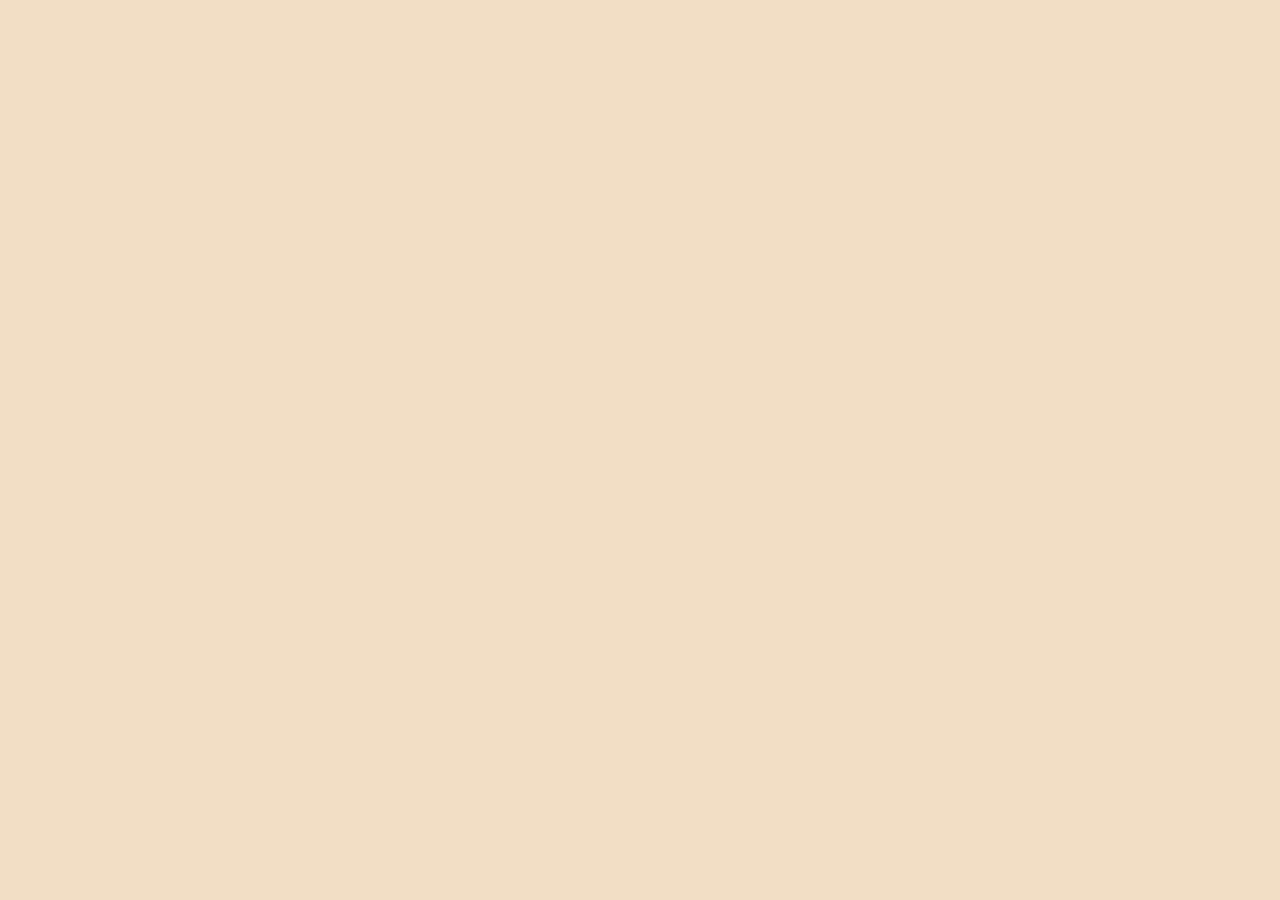
==== about.html @ 6597e2af "New" ====
<!DOCTYPE html>
<html lang="en">
<head>
    <meta charset="UTF-8">
    <meta http-equiv="X-UA-Compatible" content="IE=edge">
    <meta name="viewport" content="width=device-width, initial-scale=1.0">
    <title>About us</title>
    <link rel="stylesheet" href="style.css">
  <link href="https://cdn.jsdelivr.net/npm/bootstrap@5.3.3/dist/css/bootstrap.min.css" rel="stylesheet" integrity="sha384-QWTKZyjpPEjISv5WaRU9OFeRpok6YctnYmDr5pNlyT2bRjXh0JMhjY6hW+ALEwIH" crossorigin="anonymous">
  <link rel="stylesheet" href="style.css">

</head>
<body>
    

    
</body>
</html>
---- style.css ----
* {margin:0;
}

body {
  background-color: #F2DEC4;
  color: var(--prime-fn-clr);
 
}

@font-face {
  font-family: 'ZeitungPro-Black-_1_';
  src: url('ZeitungPro-Black-_1_.ttf') format('truetype');
  font-style: normal; /* Standard (normal) */

}

@font-face {
  
  font-family: 'Zeitung Pro Black Italic';
  src: url('Zeitung Pro Black Italic.ttf') format('truetype');
  font-style: italic; /* Kursiv */
}


:root{
  --main-bg-clr: #F2DEC4;
  --snd-bg-clr: #f28a2e;
  --thr-bg-cl: #f2d852;
  --frth-bg-cl:#f22d1b;
  --fth-bg-cl:  #47278c;
  --sth-br-cl: #1d5959;
  --svth-br-cl: #d91a83;
  --ath-bg-cl: #04bfbf;
  --prime-fn-clr:  #333;
  --scn-fn-crl: white;
  --thr-fn-clr: #729DF2;
  --frth-fn-clr:#BF8A6B;
  --width-sz-wt: 200px;
  --height-sz-ht: 200px;
  --font-family: 'ZeitungPro-Black-_1_';
  --bs-primary-text-emphasis: #1d5959;
  --index: calc(1.5vw + 1.7vh);
  --transition: cubic-bezier(.1, .7, 0, 1);
  
}

.padding-ah { padding:4rem; }
.padding-fb { padding-top:8%; }
.padding-tb { padding: 1rem }

.margin-ah { margin-top: 5rem; }
.margin-or { margin-top: 14rem }
.margin-lr {margin-left: 2%; margin-right: 2%;}

h1 {
  font-family: var(--font-family);
}

h2  {
  font-size: 2.2em;
  font-family: var(--font-family);
}

h3  {
  font-size: 1.5em;
  font-family: var(--font-family);
}

h4  {
  font-size: 1.5em;
  font-family: var(--font-family);
}

p  { 
  font-size: 1.56rem;
  font-family: var(--font-family);
}

/* .btn {
  --bs-btn-bg: red;
} */


li {
  font-size: 1.2rem;
  font-family: var(--font-family);
  margin-bottom: 1%;
}


.top-nav {
  display: flex;
  flex-direction: row;
  text-align: center;
  align-items: center;
  justify-content: space-between;
  background-color: var(--sth-br-cl);
  height: 50px;
  width: 100vw;
  padding: 1em;
}

.menu {
  display: flex;
  flex-direction: row;
  list-style-type: none;
  color: var(--scn-fn-crl);
  width: 100%;
  margin: 0;
  padding: 0;
}

.menu > li {
  margin: 0 1rem;
  overflow: hidden;
  flex-grow: 1;
  font-size: 1.2em;
}

.menu a {
  color: var(--scn-fn-crl);
}

.menu-button-container {
  display: none;
  height: 100%;
  width: 30px;
  cursor: pointer;
  flex-direction: column;
  justify-content: center;
  align-items: center;
}

#menu-toggle {
  display: none;
}

.menu-button,
.menu-button::before,
.menu-button::after {
  display: block;
  background-color: #fff;
  position: absolute;
  height: 4px;
  width: 30px;
  transition: transform 400ms cubic-bezier(0.23, 1, 0.32, 1);
  border-radius: 2px;
}

.menu-button::before {
  content: '';
  margin-top: -8px;
}

.menu-button::after {
  content: '';
  margin-top: 8px;
}

#menu-toggle:checked + .menu-button-container .menu-button::before {
  margin-top: 0px;
  transform: rotate(405deg);
}

#menu-toggle:checked + .menu-button-container .menu-button {
  background: rgba(255, 255, 255, 0);
}

#menu-toggle:checked + .menu-button-container .menu-button::after {
  margin-top: 0px;
  transform: rotate(-405deg);
}


.highlighted {
  color: var(--sth-br-cl);
}

.white-background {
  background-color: var(--main-bg-clr);
  padding: 10px 10px;
  /* F�gen Sie hier weitere Stile f�r den Text hinzu, falls ben�tigt */
}


.nav-pills .nav-link {
  color: #d91a83;

}

.nav-pills .nav-link.active{
  background-color: #1d5959;
}

.headline {
    position: absolute;
    display: flex;
    justify-content:center;
    align-items: center;
    font-size: 6rem;
    width: 80vw; 
    font-family: var(--font-family); 
    color: var(--main-bg-clr);
    background-color: var(--sth-br-cl);
    padding: 1% 4%;
    border-radius: 25px;
      }


.header-image {
  position: relative;
        height: 90vh;
        width: 100%;
        object-fit: cover;
        filter: brightness (0.5);                                     
     }
                                  
  .container {
      position: absolute;
      display: flex;
      background-color: rgba(255, 255, 255, 0.5);
      width: 100vw;                                   
    }                    
    
.hero_Berlin {
  background-color:rgb(10, 62, 7);
  background-image: url("img/Amnibeansflying.jpg");
  background-size: cover;
  background-repeat: no-repeat;
  background-position: 0 20%;
  height: 700px;
}

    
.hero_Hamburg {
  background-color:rgb(10, 62, 7);
  background-image: url("img/HAMBURGPANORAMA (1).jpg");
  background-size: cover;
  background-repeat: no-repeat;
  background-position: 0 20%;
  height: 700px;
}

.hero_Berlin .hero_Hamburg {
  background-color:rgba(255, 0, 0, 0.8)
}


.main {
    display: flex;
    position: relative;
    justify-content: center;
    align-items: center;
    flex-wrap: wrap;
    background-color: aliceblue;
    width: 100vw;
    min-height: 80vh;
    max-height: fit-content;
    margin-bottom: 3%;
    }
    
.main > * {
flex-grow: 1;
flex-basis: 45%;
max-width: 28%;     /* Prevents the child from growing larger than 45% */
min-width: 30rem;
padding: 10px;
}

.topueberschrift {
    display: flex;
    flex-direction: column;
    justify-content: center;
    align-items: center;
    text-align: center;
    height: 50%;
    color: white;
    background-color: rgba(255, 255, 255, 0.5);
        }

.topueberschriftzwei {
    display: flex;
    flex-direction: column;
    justify-content: center;
    align-items: center;
    text-align: center;
    height: 50%;
    color: white;
 }

.topueberschrift img,
.topueberschriftzwei img {
    max-width: 100%;
    height: auto;
}

.section {
  display: grid;
  grid-template-columns: 40% 40%; 
  grid-template-rows: 1fr;
  justify-content: center;
  gap: 3% ;
  height: 65vh;
}

.section_links{
    display: block;
    background-color: #47278c;
    width: 100%;
    height: auto;
    object-fit: contain;
    overflow: hidden;
  }

.section_links__kalender{
  display: flex;
  width: 100%;
  height: auto;
  padding-left: 6%;
  padding-top: 4%;
}

.section_rechts {
  display: flex;
  flex-direction: column;
  justify-content: start;
  align-items: center;
  background-color: var(--sth-br-cl);
  color:#222;
}

.section_rechts--kalender{
  display: flex;
  flex-direction: column;
  justify-content: center;
  align-items: center;
  border: var(--sth-br-cl);
}

.section_rechts iframe {
  width: calc(100% - 2%);  /* Nimmt etwas Platz von der Breite */
  height: calc(100% - 2%); /* Nimmt etwas Platz von der H�he */
  border: none;
}

  #erstertitel {
  grid-column: 1/span 7; /* This will make the child span across 5 columns */
  grid-row: 2 ; /* This will place the child in the second row */
  background-image: linear-gradient(to left, rgba(255, 255, 255, 0.5), rgba(255,255,255,0.5));
  justify-content: center;
}
 

#zweitertitel {
  grid-column: 8/span 7; /* This will make the child span across 5 columns */
  grid-row: 2; /* This will place the child in the second row */
  background-image: linear-gradient(to right, rgba(255, 255, 255, 0.5), rgba(255,255,255,1));
  justify-content: center;
  color: #275459;
  justify-content: center;
}
 

#erstesBild {
  grid-column: 1/span 7; /* This will make the child span across 5 columns */
  grid-row-start: 3; /* This will place the child in the second row */
  grid-row-end:  9;
  
}

#erstesBild img {
  width: 100%; /* Das Bild wird nicht breiter als sein Container */
  height: 100%; /* Das Bild wird nicht h�her als sein Container */
}


#zweitesBild {
  grid-column-start: 8; /* This will make the child span across 5 columns */
  grid-column-end: 15;
  grid-row: 4; /* This will place the child in the second row */
  grid-row-start: 3; /* This will place the child in the second row */
  grid-row-end:  9;
  
}
#zweitesBild img {
  width: 100%; /* Das Bild wird nicht breiter als sein Container */
  height: 100%; /* Das Bild wird nicht h�her als sein Container */
}

.mainlow {
  display: flex;
  position: relative;
  justify-content: center;
  align-items: center;
  flex-wrap: wrap;
  background-color: aliceblue;
  width: 100vw;
  min-height: 80vh;
  max-height: fit-content;
  margin-bottom: 3%;
}

.mainlow > * {
  flex-grow: 1;
  flex-basis: 45%;
  max-width: 38%;     /* Prevents the child from growing larger than 45% */
  min-width: 30rem;
  padding: 10px;

}

.grid-containereins {
  display: flex;
  position: relative;
  justify-content: center;
  align-items: center;
  flex-wrap: wrap;
  width: 100vw;
  min-height: 80vh;
  max-height: fit-content;
  margin-bottom: 3%;
}

.grid-containereins > * {
  flex-grow: 1;
  flex-basis: 45%;
  max-width: 50%;     /* Prevents the child from growing larger than 45% */
  min-width: 25rem;
  padding: 10px;
  text-align: center;
  align-self: center;
  color: var(--scn-fn-crl);
  margin-left: 10rem;
  margin-right: 10rem;
  background-color: var(--sth-br-cl);
}

.grid-containereins > * p {
  padding-bottom: 1em;
}

.ablauf {
  display: flex;
  flex-direction: column;
  justify-content: center;
  align-items: center;
  background-color: rgba(255, 255, 255, 0.5);
  width: auto; 
  height: 65vh;
}

.impressions {
  display: flex;
  flex-wrap: wrap;
  width: 100%;
  height: 30%;
  align-items: center;
}

.impressions_seminar {
    position: relative;
    flex-grow: 1;
    flex-basis: 45%;
    max-width: 100%;     /* Prevents the child from growing larger than 45% */
    min-width: 30rem;
} 

.impressions_seminar img {
     width: 30%;
     height: 30%;
     object-fit: fill;
     }

.footer {
  display: flex;
  flex-direction: row wrap;
  justify-content: space-around;
  align-items: center;
  background-color: var(--sth-br-cl);
  color: white;
  width: auto;
  height: 15rem;
}

.bg-watermark {
      color:  #9d8c8c;
      font-size: clamp(6rem, 1.333rem + 12.4333vw, 19rem);
      font-weight: 800;
      font-family: 'ZeitungPro-Black-_1_';
      z-index: -1;
      user-select: none;
      letter-spacing: 0.4rem;
  }
    
  .bg-watermark_space {
    color: #9d8c8c;
    font-size: clamp(6rem, 1.333rem + 18.4333vw, 18rem);
    font-weight: 800;
    font-family: 'ZeitungPro-Black-_1_';
    z-index: -1;
    user-select: none;
    letter-spacing: 0.5rem;
    width: 90vw;
    height: 40vh;
    margin-bottom: 10%;
}
.bg-watermark--third {
    color: #9d8c8c;
    font-size: clamp(6rem, 1.333rem + 14.4333vw, 14rem);
    font-weight: 800;
    font-family: 'ZeitungPro-Black-_1_';
    z-index: -1;
    user-select: none;
    letter-spacing: 0.8rem;
}

 .button  {
      display: grid;
      grid-template-columns: repeat(2, 1fr); 
      grid-template-rows: 1fr;
      justify-content: center;
      height: 10em;         
      padding: 10px;                    
    }

  .button1 {
    display: flex;
    flex-direction: column;
    justify-content: center;
    align-items: center;
      font-size: 1.5rem;
      font-family: 'Zeitung Pro Black Italic';
      background-color: #275459;
      text-align: center;
      color: #fff;
      border-radius: 15px;
      padding: 20px;
      margin-top: 4rem;
      margin-block-end: 4rem;
      margin-left: 12rem;
      margin-right: 12rem;
      width: 300px;
    }
    
  .button:hover {
    cursor: pointer;
  }
  
  .button:hover .stretch-out {
    animation: stretchOut 0.6s forwards;
  }
  @keyframes stretchOut {
    45% {
      transform: scale(1.5, 0.7);
      border-radius: 15px;
    }
    50% {
      transform: scale(0.5, 1.3);
    }
    55% {
      transform: scale(1.3, 0.8);
    }
    60% {
      transform: scale(1, 1.2);
    }
    65% {
      transform: scale(1.1, 0.9);
    }
    70% {
      transform: scale(1, 1);
    }
    75% {
      transform: scale(1.1, 1);
    }
    100% {
      transform: scale(1, 1);
    }
  }
 

.button2 {
  display: flex;
  flex-direction:column;
  justify-content: center;
  align-items: center;
  font-size: 1.5rem;
  background-color: var(--sth-br-cl);
  padding: 13px 13px;
  font-family: 'Zeitung Pro Black Italic';
  text-align: center;
  color: #fff;
  border-radius: 15px;
  margin-top: 4rem;
  margin-block-end: 4rem;
  margin-left: 12rem;
  margin-right: 12rem;  
}

.button:hover {
  cursor: pointer;
}

.button:hover .stretch-out {
  animation: stretchOut 0.6s forwards;
}
@keyframes stretchOut {
  45% {
    transform: scale(1.5, 0.7);
    border-radius: 15px;
  }
  50% {
    transform: scale(0.5, 1.3);
  }
  55% {
    transform: scale(1.3, 0.8);
  }
  60% {
    transform: scale(1, 1.2);
  }
  65% {
    transform: scale(1.1, 0.9);
  }
  70% {
    transform: scale(1, 1);
  }
  75% {
    transform: scale(1.1, 1);
  }
  100% {
    transform: scale(1, 1);
  }
}
 
.wrapper{
  display: flex;
  align-items: center;
  justify-content: center;
  height: 80vh;
}

.items{
  display: flex;
  gap: 0.4rem;
  perspective: calc(var(--index) * 35);
}

.item{
  width: calc(var(--index) * 3);
  height: calc(var(--index) * 12);
  background-color: #222;
  background-size: cover;
  background-position: center;
  cursor: pointer;
  filter: grayscale(1) brightness(.5);
  transition: transform 1.25s var(--transition), filter 3s var(--transition), width 1.25s var(--transition);
  will-change: transform, filter, rotateY, width;
}

.item::before, .item::after{
  content: '';
  position: absolute;
  height: 100%;
  width: 20px;
  right: calc(var(--index) * -1);
}

.item::after{
  left: calc(var(--index) * -1);
}

.items .item:hover{
  filter: inherit;
  transform: translateZ(calc(var(--index) * 10));
}

/*Right*/

.items .item:hover + *{
  filter: inherit;
  transform: translateZ(calc(var(--index) * 8.5)) rotateY(35deg);
  z-index: -1;
}

.items .item:hover + * + *{
  filter: inherit;
  transform: translateZ(calc(var(--index) * 5.6)) rotateY(40deg);
  z-index: -2;
}

.items .item:hover + * + * + *{
  filter: inherit;
  transform: translateZ(calc(var(--index) * 2.5)) rotateY(30deg);
  z-index: -3;
}

.items .item:hover + * + * + * + *{
  filter: inherit;
  transform: translateZ(calc(var(--index) * .6)) rotateY(15deg);
  z-index: -4;
}


/*Left*/

.items .item:has( + :hover){
  filter: inherit;
  transform: translateZ(calc(var(--index) * 8.5)) rotateY(-35deg);
}

.items .item:has( + * + :hover){
  filter: inherit;
  transform: translateZ(calc(var(--index) * 5.6)) rotateY(-40deg);
}

.items .item:has( + * + * + :hover){
  filter: inherit;
  transform: translateZ(calc(var(--index) * 2.5)) rotateY(-30deg);
}

.items .item:has( + * + * + * + :hover){
  filter: inherit;
  transform: translateZ(calc(var(--index) * .6)) rotateY(-15deg);
}

.items .item:active, .items .item:focus {
width: 28vw;
filter: inherit;
z-index: 100;
transform: translateZ(calc(var(--index) * 10));
  margin: 0 .45vw;
}

table {
  border-collapse: collapse;
  border: 2px solid rgb(10, 62, 7);
  font-family: sans-serif;
  font-size: 0.8rem;
  letter-spacing: 1px;
}


#accordion {
  width: 100%;
  height: 4vw;
  display: flex;
  justify-content: center;
  margin-bottom: 20rem; 
  }

#accordion > h4 {
    background-color: #f28a2e;
    padding: 10px 20px;
    margin: 0;
    cursor: pointer;
    color: white;
  }
  
#accordion > section {
    border: 5px solid #000;
    padding: 10px 20px;
  
  }
  
#accordion > section{
    display: none;
  }

caption {
  caption-side: bottom;
  padding: 10px;
  font-weight: bold;
}

thead,
tfoot {
  background-color: rgb(228 240 245);
}

th,
td {
  border: 1px solid rgb(160 160 160);
  padding: 8px 10px;
}

td:last-of-type {
  text-align: center;
}

tbody > tr:nth-of-type(even) {
  background-color: rgb(237 238 242);
}

tfoot th {
  text-align: right;
}

tfoot td {
  font-weight: bold;
}

  
@media (max-width: 768px){
.menu-button-container {
  display: flex;
}
.menu {
  position: absolute;
  top: 0;
  margin-top: 50px;
  left: 0;
  flex-direction: column;
  width: 100%;
  justify-content: center;
  align-items: center;
}
#menu-toggle ~ .menu li {
  height: 0;
  margin: 0;
  padding: 0;
  border: 0;
  transition: height 400ms cubic-bezier(0.23, 1, 0.32, 1);
}
#menu-toggle:checked ~ .menu li {
  border: 1px solid #333;
  height: 2.5em;
  padding: 0.5em;
  transition: height 400ms cubic-bezier(0.23, 1, 0.32, 1);
}
.menu > li {
  display: flex;
  justify-content: center;
  margin: 0;
  padding: 0.5em 0;
  width: 100%;
  color: white;
  background-color: #222;
}
.menu > li:not(:last-child) {
  border-bottom:1px solid #333;
}

.grid-containereins > * {
  flex-grow: 1;
  flex-basis: 45%;
  max-width: 50%;     /* Prevents the child from growing larger than 45% */
  min-width: 25rem;
  padding: 10px;
  text-align: center;
  align-self: center;
  color: var(--scn-fn-crl);
 background-color: var(--sth-br-cl);
}

.grid-containereins > * p {
  font-size: 1rem;
}

.ablauf {
  display: flex;
  flex-direction: column;
  justify-content: center;
  align-items: center;
  background-color: rgba(255, 255, 255, 0.5);
  width: 100vw; 
  height: 100vh;
  font-size: 1rem; 
}

}
---- style.css ----
* {margin:0;
}

body {
  background-color: #F2DEC4;
  color: var(--prime-fn-clr);
 
}

@font-face {
  font-family: 'ZeitungPro-Black-_1_';
  src: url('ZeitungPro-Black-_1_.ttf') format('truetype');
  font-style: normal; /* Standard (normal) */

}

@font-face {
  
  font-family: 'Zeitung Pro Black Italic';
  src: url('Zeitung Pro Black Italic.ttf') format('truetype');
  font-style: italic; /* Kursiv */
}


:root{
  --main-bg-clr: #F2DEC4;
  --snd-bg-clr: #f28a2e;
  --thr-bg-cl: #f2d852;
  --frth-bg-cl:#f22d1b;
  --fth-bg-cl:  #47278c;
  --sth-br-cl: #1d5959;
  --svth-br-cl: #d91a83;
  --ath-bg-cl: #04bfbf;
  --prime-fn-clr:  #333;
  --scn-fn-crl: white;
  --thr-fn-clr: #729DF2;
  --frth-fn-clr:#BF8A6B;
  --width-sz-wt: 200px;
  --height-sz-ht: 200px;
  --font-family: 'ZeitungPro-Black-_1_';
  --bs-primary-text-emphasis: #1d5959;
  --index: calc(1.5vw + 1.7vh);
  --transition: cubic-bezier(.1, .7, 0, 1);
  
}

.padding-ah { padding:4rem; }
.padding-fb { padding-top:8%; }
.padding-tb { padding: 1rem }

.margin-ah { margin-top: 5rem; }
.margin-or { margin-top: 14rem }
.margin-lr {margin-left: 2%; margin-right: 2%;}

h1 {
  font-family: var(--font-family);
}

h2  {
  font-size: 2.2em;
  font-family: var(--font-family);
}

h3  {
  font-size: 1.5em;
  font-family: var(--font-family);
}

h4  {
  font-size: 1.5em;
  font-family: var(--font-family);
}

p  { 
  font-size: 1.56rem;
  font-family: var(--font-family);
}

/* .btn {
  --bs-btn-bg: red;
} */


li {
  font-size: 1.2rem;
  font-family: var(--font-family);
  margin-bottom: 1%;
}


.top-nav {
  display: flex;
  flex-direction: row;
  text-align: center;
  align-items: center;
  justify-content: space-between;
  background-color: var(--sth-br-cl);
  height: 50px;
  width: 100vw;
  padding: 1em;
}

.menu {
  display: flex;
  flex-direction: row;
  list-style-type: none;
  color: var(--scn-fn-crl);
  width: 100%;
  margin: 0;
  padding: 0;
}

.menu > li {
  margin: 0 1rem;
  overflow: hidden;
  flex-grow: 1;
  font-size: 1.2em;
}

.menu a {
  color: var(--scn-fn-crl);
}

.menu-button-container {
  display: none;
  height: 100%;
  width: 30px;
  cursor: pointer;
  flex-direction: column;
  justify-content: center;
  align-items: center;
}

#menu-toggle {
  display: none;
}

.menu-button,
.menu-button::before,
.menu-button::after {
  display: block;
  background-color: #fff;
  position: absolute;
  height: 4px;
  width: 30px;
  transition: transform 400ms cubic-bezier(0.23, 1, 0.32, 1);
  border-radius: 2px;
}

.menu-button::before {
  content: '';
  margin-top: -8px;
}

.menu-button::after {
  content: '';
  margin-top: 8px;
}

#menu-toggle:checked + .menu-button-container .menu-button::before {
  margin-top: 0px;
  transform: rotate(405deg);
}

#menu-toggle:checked + .menu-button-container .menu-button {
  background: rgba(255, 255, 255, 0);
}

#menu-toggle:checked + .menu-button-container .menu-button::after {
  margin-top: 0px;
  transform: rotate(-405deg);
}


.highlighted {
  color: var(--sth-br-cl);
}

.white-background {
  background-color: var(--main-bg-clr);
  padding: 10px 10px;
  /* F�gen Sie hier weitere Stile f�r den Text hinzu, falls ben�tigt */
}


.nav-pills .nav-link {
  color: #d91a83;

}

.nav-pills .nav-link.active{
  background-color: #1d5959;
}

.headline {
    position: absolute;
    display: flex;
    justify-content:center;
    align-items: center;
    font-size: 6rem;
    width: 80vw; 
    font-family: var(--font-family); 
    color: var(--main-bg-clr);
    background-color: var(--sth-br-cl);
    padding: 1% 4%;
    border-radius: 25px;
      }


.header-image {
  position: relative;
        height: 90vh;
        width: 100%;
        object-fit: cover;
        filter: brightness (0.5);                                     
     }
                                  
  .container {
      position: absolute;
      display: flex;
      background-color: rgba(255, 255, 255, 0.5);
      width: 100vw;                                   
    }                    
    
.hero_Berlin {
  background-color:rgb(10, 62, 7);
  background-image: url("img/Amnibeansflying.jpg");
  background-size: cover;
  background-repeat: no-repeat;
  background-position: 0 20%;
  height: 700px;
}

    
.hero_Hamburg {
  background-color:rgb(10, 62, 7);
  background-image: url("img/HAMBURGPANORAMA (1).jpg");
  background-size: cover;
  background-repeat: no-repeat;
  background-position: 0 20%;
  height: 700px;
}

.hero_Berlin .hero_Hamburg {
  background-color:rgba(255, 0, 0, 0.8)
}


.main {
    display: flex;
    position: relative;
    justify-content: center;
    align-items: center;
    flex-wrap: wrap;
    background-color: aliceblue;
    width: 100vw;
    min-height: 80vh;
    max-height: fit-content;
    margin-bottom: 3%;
    }
    
.main > * {
flex-grow: 1;
flex-basis: 45%;
max-width: 28%;     /* Prevents the child from growing larger than 45% */
min-width: 30rem;
padding: 10px;
}

.topueberschrift {
    display: flex;
    flex-direction: column;
    justify-content: center;
    align-items: center;
    text-align: center;
    height: 50%;
    color: white;
    background-color: rgba(255, 255, 255, 0.5);
        }

.topueberschriftzwei {
    display: flex;
    flex-direction: column;
    justify-content: center;
    align-items: center;
    text-align: center;
    height: 50%;
    color: white;
 }

.topueberschrift img,
.topueberschriftzwei img {
    max-width: 100%;
    height: auto;
}

.section {
  display: grid;
  grid-template-columns: 40% 40%; 
  grid-template-rows: 1fr;
  justify-content: center;
  gap: 3% ;
  height: 65vh;
}

.section_links{
    display: block;
    background-color: #47278c;
    width: 100%;
    height: auto;
    object-fit: contain;
    overflow: hidden;
  }

.section_links__kalender{
  display: flex;
  width: 100%;
  height: auto;
  padding-left: 6%;
  padding-top: 4%;
}

.section_rechts {
  display: flex;
  flex-direction: column;
  justify-content: start;
  align-items: center;
  background-color: var(--sth-br-cl);
  color:#222;
}

.section_rechts--kalender{
  display: flex;
  flex-direction: column;
  justify-content: center;
  align-items: center;
  border: var(--sth-br-cl);
}

.section_rechts iframe {
  width: calc(100% - 2%);  /* Nimmt etwas Platz von der Breite */
  height: calc(100% - 2%); /* Nimmt etwas Platz von der H�he */
  border: none;
}

  #erstertitel {
  grid-column: 1/span 7; /* This will make the child span across 5 columns */
  grid-row: 2 ; /* This will place the child in the second row */
  background-image: linear-gradient(to left, rgba(255, 255, 255, 0.5), rgba(255,255,255,0.5));
  justify-content: center;
}
 

#zweitertitel {
  grid-column: 8/span 7; /* This will make the child span across 5 columns */
  grid-row: 2; /* This will place the child in the second row */
  background-image: linear-gradient(to right, rgba(255, 255, 255, 0.5), rgba(255,255,255,1));
  justify-content: center;
  color: #275459;
  justify-content: center;
}
 

#erstesBild {
  grid-column: 1/span 7; /* This will make the child span across 5 columns */
  grid-row-start: 3; /* This will place the child in the second row */
  grid-row-end:  9;
  
}

#erstesBild img {
  width: 100%; /* Das Bild wird nicht breiter als sein Container */
  height: 100%; /* Das Bild wird nicht h�her als sein Container */
}


#zweitesBild {
  grid-column-start: 8; /* This will make the child span across 5 columns */
  grid-column-end: 15;
  grid-row: 4; /* This will place the child in the second row */
  grid-row-start: 3; /* This will place the child in the second row */
  grid-row-end:  9;
  
}
#zweitesBild img {
  width: 100%; /* Das Bild wird nicht breiter als sein Container */
  height: 100%; /* Das Bild wird nicht h�her als sein Container */
}

.mainlow {
  display: flex;
  position: relative;
  justify-content: center;
  align-items: center;
  flex-wrap: wrap;
  background-color: aliceblue;
  width: 100vw;
  min-height: 80vh;
  max-height: fit-content;
  margin-bottom: 3%;
}

.mainlow > * {
  flex-grow: 1;
  flex-basis: 45%;
  max-width: 38%;     /* Prevents the child from growing larger than 45% */
  min-width: 30rem;
  padding: 10px;

}

.grid-containereins {
  display: flex;
  position: relative;
  justify-content: center;
  align-items: center;
  flex-wrap: wrap;
  width: 100vw;
  min-height: 80vh;
  max-height: fit-content;
  margin-bottom: 3%;
}

.grid-containereins > * {
  flex-grow: 1;
  flex-basis: 45%;
  max-width: 50%;     /* Prevents the child from growing larger than 45% */
  min-width: 25rem;
  padding: 10px;
  text-align: center;
  align-self: center;
  color: var(--scn-fn-crl);
  margin-left: 10rem;
  margin-right: 10rem;
  background-color: var(--sth-br-cl);
}

.grid-containereins > * p {
  padding-bottom: 1em;
}

.ablauf {
  display: flex;
  flex-direction: column;
  justify-content: center;
  align-items: center;
  background-color: rgba(255, 255, 255, 0.5);
  width: auto; 
  height: 65vh;
}

.impressions {
  display: flex;
  flex-wrap: wrap;
  width: 100%;
  height: 30%;
  align-items: center;
}

.impressions_seminar {
    position: relative;
    flex-grow: 1;
    flex-basis: 45%;
    max-width: 100%;     /* Prevents the child from growing larger than 45% */
    min-width: 30rem;
} 

.impressions_seminar img {
     width: 30%;
     height: 30%;
     object-fit: fill;
     }

.footer {
  display: flex;
  flex-direction: row wrap;
  justify-content: space-around;
  align-items: center;
  background-color: var(--sth-br-cl);
  color: white;
  width: auto;
  height: 15rem;
}

.bg-watermark {
      color:  #9d8c8c;
      font-size: clamp(6rem, 1.333rem + 12.4333vw, 19rem);
      font-weight: 800;
      font-family: 'ZeitungPro-Black-_1_';
      z-index: -1;
      user-select: none;
      letter-spacing: 0.4rem;
  }
    
  .bg-watermark_space {
    color: #9d8c8c;
    font-size: clamp(6rem, 1.333rem + 18.4333vw, 18rem);
    font-weight: 800;
    font-family: 'ZeitungPro-Black-_1_';
    z-index: -1;
    user-select: none;
    letter-spacing: 0.5rem;
    width: 90vw;
    height: 40vh;
    margin-bottom: 10%;
}
.bg-watermark--third {
    color: #9d8c8c;
    font-size: clamp(6rem, 1.333rem + 14.4333vw, 14rem);
    font-weight: 800;
    font-family: 'ZeitungPro-Black-_1_';
    z-index: -1;
    user-select: none;
    letter-spacing: 0.8rem;
}

 .button  {
      display: grid;
      grid-template-columns: repeat(2, 1fr); 
      grid-template-rows: 1fr;
      justify-content: center;
      height: 10em;         
      padding: 10px;                    
    }

  .button1 {
    display: flex;
    flex-direction: column;
    justify-content: center;
    align-items: center;
      font-size: 1.5rem;
      font-family: 'Zeitung Pro Black Italic';
      background-color: #275459;
      text-align: center;
      color: #fff;
      border-radius: 15px;
      padding: 20px;
      margin-top: 4rem;
      margin-block-end: 4rem;
      margin-left: 12rem;
      margin-right: 12rem;
      width: 300px;
    }
    
  .button:hover {
    cursor: pointer;
  }
  
  .button:hover .stretch-out {
    animation: stretchOut 0.6s forwards;
  }
  @keyframes stretchOut {
    45% {
      transform: scale(1.5, 0.7);
      border-radius: 15px;
    }
    50% {
      transform: scale(0.5, 1.3);
    }
    55% {
      transform: scale(1.3, 0.8);
    }
    60% {
      transform: scale(1, 1.2);
    }
    65% {
      transform: scale(1.1, 0.9);
    }
    70% {
      transform: scale(1, 1);
    }
    75% {
      transform: scale(1.1, 1);
    }
    100% {
      transform: scale(1, 1);
    }
  }
 

.button2 {
  display: flex;
  flex-direction:column;
  justify-content: center;
  align-items: center;
  font-size: 1.5rem;
  background-color: var(--sth-br-cl);
  padding: 13px 13px;
  font-family: 'Zeitung Pro Black Italic';
  text-align: center;
  color: #fff;
  border-radius: 15px;
  margin-top: 4rem;
  margin-block-end: 4rem;
  margin-left: 12rem;
  margin-right: 12rem;  
}

.button:hover {
  cursor: pointer;
}

.button:hover .stretch-out {
  animation: stretchOut 0.6s forwards;
}
@keyframes stretchOut {
  45% {
    transform: scale(1.5, 0.7);
    border-radius: 15px;
  }
  50% {
    transform: scale(0.5, 1.3);
  }
  55% {
    transform: scale(1.3, 0.8);
  }
  60% {
    transform: scale(1, 1.2);
  }
  65% {
    transform: scale(1.1, 0.9);
  }
  70% {
    transform: scale(1, 1);
  }
  75% {
    transform: scale(1.1, 1);
  }
  100% {
    transform: scale(1, 1);
  }
}
 
.wrapper{
  display: flex;
  align-items: center;
  justify-content: center;
  height: 80vh;
}

.items{
  display: flex;
  gap: 0.4rem;
  perspective: calc(var(--index) * 35);
}

.item{
  width: calc(var(--index) * 3);
  height: calc(var(--index) * 12);
  background-color: #222;
  background-size: cover;
  background-position: center;
  cursor: pointer;
  filter: grayscale(1) brightness(.5);
  transition: transform 1.25s var(--transition), filter 3s var(--transition), width 1.25s var(--transition);
  will-change: transform, filter, rotateY, width;
}

.item::before, .item::after{
  content: '';
  position: absolute;
  height: 100%;
  width: 20px;
  right: calc(var(--index) * -1);
}

.item::after{
  left: calc(var(--index) * -1);
}

.items .item:hover{
  filter: inherit;
  transform: translateZ(calc(var(--index) * 10));
}

/*Right*/

.items .item:hover + *{
  filter: inherit;
  transform: translateZ(calc(var(--index) * 8.5)) rotateY(35deg);
  z-index: -1;
}

.items .item:hover + * + *{
  filter: inherit;
  transform: translateZ(calc(var(--index) * 5.6)) rotateY(40deg);
  z-index: -2;
}

.items .item:hover + * + * + *{
  filter: inherit;
  transform: translateZ(calc(var(--index) * 2.5)) rotateY(30deg);
  z-index: -3;
}

.items .item:hover + * + * + * + *{
  filter: inherit;
  transform: translateZ(calc(var(--index) * .6)) rotateY(15deg);
  z-index: -4;
}


/*Left*/

.items .item:has( + :hover){
  filter: inherit;
  transform: translateZ(calc(var(--index) * 8.5)) rotateY(-35deg);
}

.items .item:has( + * + :hover){
  filter: inherit;
  transform: translateZ(calc(var(--index) * 5.6)) rotateY(-40deg);
}

.items .item:has( + * + * + :hover){
  filter: inherit;
  transform: translateZ(calc(var(--index) * 2.5)) rotateY(-30deg);
}

.items .item:has( + * + * + * + :hover){
  filter: inherit;
  transform: translateZ(calc(var(--index) * .6)) rotateY(-15deg);
}

.items .item:active, .items .item:focus {
width: 28vw;
filter: inherit;
z-index: 100;
transform: translateZ(calc(var(--index) * 10));
  margin: 0 .45vw;
}

table {
  border-collapse: collapse;
  border: 2px solid rgb(10, 62, 7);
  font-family: sans-serif;
  font-size: 0.8rem;
  letter-spacing: 1px;
}


#accordion {
  width: 100%;
  height: 4vw;
  display: flex;
  justify-content: center;
  margin-bottom: 20rem; 
  }

#accordion > h4 {
    background-color: #f28a2e;
    padding: 10px 20px;
    margin: 0;
    cursor: pointer;
    color: white;
  }
  
#accordion > section {
    border: 5px solid #000;
    padding: 10px 20px;
  
  }
  
#accordion > section{
    display: none;
  }

caption {
  caption-side: bottom;
  padding: 10px;
  font-weight: bold;
}

thead,
tfoot {
  background-color: rgb(228 240 245);
}

th,
td {
  border: 1px solid rgb(160 160 160);
  padding: 8px 10px;
}

td:last-of-type {
  text-align: center;
}

tbody > tr:nth-of-type(even) {
  background-color: rgb(237 238 242);
}

tfoot th {
  text-align: right;
}

tfoot td {
  font-weight: bold;
}

  
@media (max-width: 768px){
.menu-button-container {
  display: flex;
}
.menu {
  position: absolute;
  top: 0;
  margin-top: 50px;
  left: 0;
  flex-direction: column;
  width: 100%;
  justify-content: center;
  align-items: center;
}
#menu-toggle ~ .menu li {
  height: 0;
  margin: 0;
  padding: 0;
  border: 0;
  transition: height 400ms cubic-bezier(0.23, 1, 0.32, 1);
}
#menu-toggle:checked ~ .menu li {
  border: 1px solid #333;
  height: 2.5em;
  padding: 0.5em;
  transition: height 400ms cubic-bezier(0.23, 1, 0.32, 1);
}
.menu > li {
  display: flex;
  justify-content: center;
  margin: 0;
  padding: 0.5em 0;
  width: 100%;
  color: white;
  background-color: #222;
}
.menu > li:not(:last-child) {
  border-bottom:1px solid #333;
}

.grid-containereins > * {
  flex-grow: 1;
  flex-basis: 45%;
  max-width: 50%;     /* Prevents the child from growing larger than 45% */
  min-width: 25rem;
  padding: 10px;
  text-align: center;
  align-self: center;
  color: var(--scn-fn-crl);
 background-color: var(--sth-br-cl);
}

.grid-containereins > * p {
  font-size: 1rem;
}

.ablauf {
  display: flex;
  flex-direction: column;
  justify-content: center;
  align-items: center;
  background-color: rgba(255, 255, 255, 0.5);
  width: 100vw; 
  height: 100vh;
  font-size: 1rem; 
}

}
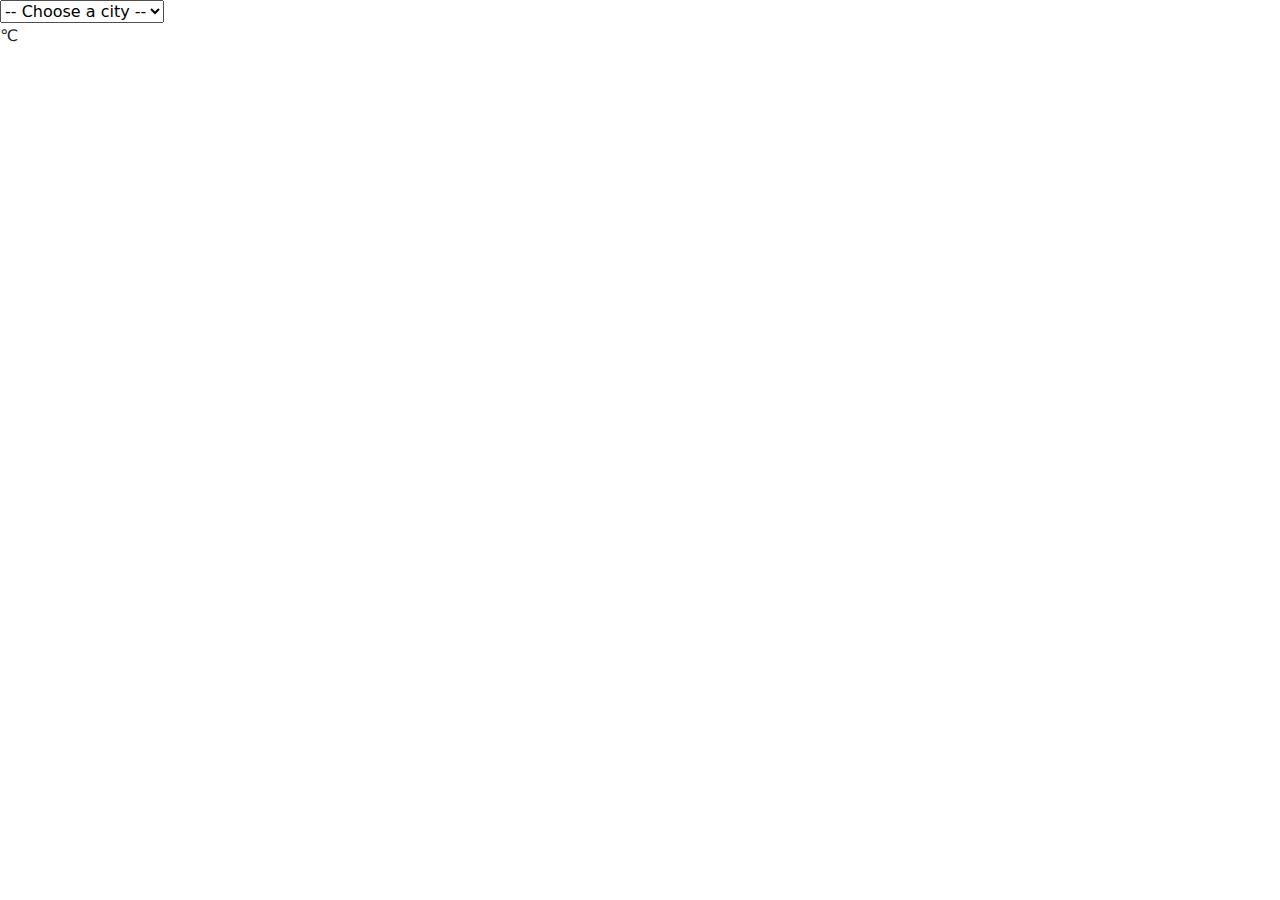
==== commit 3d9cda3e: "hamburg images + style hover underneath hero" ====
--- a/about.html
+++ b/about.html
@@ -1,18 +1,30 @@
 <!DOCTYPE html>
-<html lang="en">
+<html lang="de">
 <head>
-    <meta charset="UTF-8">
-    <meta http-equiv="X-UA-Compatible" content="IE=edge">
-    <meta name="viewport" content="width=device-width, initial-scale=1.0">
-    <title>About us</title>
-    <link rel="stylesheet" href="style.css">
+  <meta charset="UTF-8">
+  <meta name="viewport" content="width=device-width, initial-scale=1.0">
+  <title>OpenWeatherMap</title>
+</head>
+    
   <link href="https://cdn.jsdelivr.net/npm/bootstrap@5.3.3/dist/css/bootstrap.min.css" rel="stylesheet" integrity="sha384-QWTKZyjpPEjISv5WaRU9OFeRpok6YctnYmDr5pNlyT2bRjXh0JMhjY6hW+ALEwIH" crossorigin="anonymous">
   <link rel="stylesheet" href="style.css">
 
 </head>
+
 <body>
     
+    <select id="cityName">
+        <option value="">-- Choose a city --</option>
+        <option value="Hamburg">Hamburg</option>
+        <option value="Porto,Portugal">Porto</option>
+        <option value="Paris,France">Paris</option>
+    </select>
 
-    
+    <section id="info">
+        <p><span id="currentTemperature"></span> &#x2103;</p>
+        <p><span id="main"></span></p>
+        <p><span id="description"></span></p>
+    </section>
+    <script src="openweathermap.js"></script>
 </body>
 </html>--- a/style.css
+++ b/style.css
@@ -1,298 +1,70 @@
-* {margin:0;
-}
-
-body {
-  background-color: #F2DEC4;
-  color: var(--prime-fn-clr);
- 
-}
-
-@font-face {
-  font-family: 'ZeitungPro-Black-_1_';
-  src: url('ZeitungPro-Black-_1_.ttf') format('truetype');
-  font-style: normal; /* Standard (normal) */
-
-}
-
-@font-face {
-  
-  font-family: 'Zeitung Pro Black Italic';
-  src: url('Zeitung Pro Black Italic.ttf') format('truetype');
-  font-style: italic; /* Kursiv */
-}
-
-
-:root{
-  --main-bg-clr: #F2DEC4;
-  --snd-bg-clr: #f28a2e;
-  --thr-bg-cl: #f2d852;
-  --frth-bg-cl:#f22d1b;
-  --fth-bg-cl:  #47278c;
-  --sth-br-cl: #1d5959;
-  --svth-br-cl: #d91a83;
-  --ath-bg-cl: #04bfbf;
-  --prime-fn-clr:  #333;
-  --scn-fn-crl: white;
-  --thr-fn-clr: #729DF2;
-  --frth-fn-clr:#BF8A6B;
-  --width-sz-wt: 200px;
-  --height-sz-ht: 200px;
-  --font-family: 'ZeitungPro-Black-_1_';
-  --bs-primary-text-emphasis: #1d5959;
-  --index: calc(1.5vw + 1.7vh);
-  --transition: cubic-bezier(.1, .7, 0, 1);
-  
-}
-
-.padding-ah { padding:4rem; }
-.padding-fb { padding-top:8%; }
-.padding-tb { padding: 1rem }
-
-.margin-ah { margin-top: 5rem; }
-.margin-or { margin-top: 14rem }
-.margin-lr {margin-left: 2%; margin-right: 2%;}
-
-h1 {
-  font-family: var(--font-family);
-}
-
-h2  {
-  font-size: 2.2em;
-  font-family: var(--font-family);
-}
-
-h3  {
-  font-size: 1.5em;
-  font-family: var(--font-family);
-}
-
-h4  {
-  font-size: 1.5em;
-  font-family: var(--font-family);
-}
-
-p  { 
-  font-size: 1.56rem;
-  font-family: var(--font-family);
-}
-
-/* .btn {
-  --bs-btn-bg: red;
-} */
-
-
-li {
-  font-size: 1.2rem;
-  font-family: var(--font-family);
-  margin-bottom: 1%;
-}
-
-
-.top-nav {
-  display: flex;
-  flex-direction: row;
-  text-align: center;
-  align-items: center;
-  justify-content: space-between;
-  background-color: var(--sth-br-cl);
-  height: 50px;
+
+.main {
+  display: flex;
+  position: relative;
+  justify-content: center;
+  align-items: center;
+  flex-wrap: wrap;
+  background-color: aliceblue;
   width: 100vw;
-  padding: 1em;
-}
-
-.menu {
-  display: flex;
-  flex-direction: row;
-  list-style-type: none;
-  color: var(--scn-fn-crl);
-  width: 100%;
-  margin: 0;
-  padding: 0;
-}
-
-.menu > li {
-  margin: 0 1rem;
-  overflow: hidden;
-  flex-grow: 1;
-  font-size: 1.2em;
-}
-
-.menu a {
-  color: var(--scn-fn-crl);
-}
-
-.menu-button-container {
-  display: none;
-  height: 100%;
-  width: 30px;
-  cursor: pointer;
-  flex-direction: column;
-  justify-content: center;
-  align-items: center;
-}
-
-#menu-toggle {
-  display: none;
-}
-
-.menu-button,
-.menu-button::before,
-.menu-button::after {
-  display: block;
-  background-color: #fff;
-  position: absolute;
-  height: 4px;
-  width: 30px;
-  transition: transform 400ms cubic-bezier(0.23, 1, 0.32, 1);
-  border-radius: 2px;
-}
-
-.menu-button::before {
-  content: '';
-  margin-top: -8px;
-}
-
-.menu-button::after {
-  content: '';
-  margin-top: 8px;
-}
-
-#menu-toggle:checked + .menu-button-container .menu-button::before {
-  margin-top: 0px;
-  transform: rotate(405deg);
-}
-
-#menu-toggle:checked + .menu-button-container .menu-button {
-  background: rgba(255, 255, 255, 0);
-}
-
-#menu-toggle:checked + .menu-button-container .menu-button::after {
-  margin-top: 0px;
-  transform: rotate(-405deg);
-}
-
-
-.highlighted {
-  color: var(--sth-br-cl);
-}
-
-.white-background {
-  background-color: var(--main-bg-clr);
-  padding: 10px 10px;
-  /* F�gen Sie hier weitere Stile f�r den Text hinzu, falls ben�tigt */
-}
-
-
-.nav-pills .nav-link {
-  color: #d91a83;
-
-}
-
-.nav-pills .nav-link.active{
-  background-color: #1d5959;
-}
-
-.headline {
-    position: absolute;
+  height: 80vh;
+  padding-bottom: 8%;
+  transition: transform 0.3s ease;
+  }
+  
+
+  .main > * {
     display: flex;
-    justify-content:center;
-    align-items: center;
-    font-size: 6rem;
-    width: 80vw; 
-    font-family: var(--font-family); 
-    color: var(--main-bg-clr);
-    background-color: var(--sth-br-cl);
-    padding: 1% 4%;
-    border-radius: 25px;
-      }
-
-
-.header-image {
-  position: relative;
-        height: 90vh;
-        width: 100%;
-        object-fit: cover;
-        filter: brightness (0.5);                                     
-     }
-                                  
-  .container {
-      position: absolute;
-      display: flex;
-      background-color: rgba(255, 255, 255, 0.5);
-      width: 100vw;                                   
-    }                    
-    
-.hero_Berlin {
-  background-color:rgb(10, 62, 7);
-  background-image: url("img/Amnibeansflying.jpg");
-  background-size: cover;
-  background-repeat: no-repeat;
-  background-position: 0 20%;
-  height: 700px;
-}
-
-    
-.hero_Hamburg {
-  background-color:rgb(10, 62, 7);
-  background-image: url("img/HAMBURGPANORAMA (1).jpg");
-  background-size: cover;
-  background-repeat: no-repeat;
-  background-position: 0 20%;
-  height: 700px;
-}
-
-.hero_Berlin .hero_Hamburg {
-  background-color:rgba(255, 0, 0, 0.8)
-}
-
-
-.main {
-    display: flex;
-    position: relative;
-    justify-content: center;
-    align-items: center;
-    flex-wrap: wrap;
-    background-color: aliceblue;
-    width: 100vw;
-    min-height: 80vh;
-    max-height: fit-content;
-    margin-bottom: 3%;
-    }
-    
-.main > * {
-flex-grow: 1;
-flex-basis: 45%;
-max-width: 28%;     /* Prevents the child from growing larger than 45% */
-min-width: 30rem;
-padding: 10px;
-}
-
-.topueberschrift {
-    display: flex;
+    flex-grow: 1;
+    flex-basis: 45%;
+    max-width: 30rem;
+    height: 70vh;
     flex-direction: column;
     justify-content: center;
     align-items: center;
-    text-align: center;
-    height: 50%;
     color: white;
-    background-color: rgba(255, 255, 255, 0.5);
+    background-image: url(img/TF.Bohne.png);
+    margin: 4%;
+    transition: transform 0.3s ease;
+    cursor: pointer;
         }
 
-.topueberschriftzwei {
-    display: flex;
-    flex-direction: column;
-    justify-content: center;
-    align-items: center;
-    text-align: center;
-    height: 50%;
-    color: white;
- }
-
-.topueberschrift img,
-.topueberschriftzwei img {
+  .main_childlinks:hover,
+  .main_childrechts:hover {
+    transform: translateY(30px) scale(1.2); 
+    cursor: pointer;
+  }
+
+.main h3 {
+  font-size: 2rem;
+  text-align: start;
+  justify-self: flex-start;
+}
+
+main p {
+  font-size: 1.2rem;
+  text-align: start;
+}
+.main  > * img {
     max-width: 100%;
     height: auto;
-}
+    padding: 4%;
+    
+}
+
+
+.teilnahmecta  {
+  display: flex;
+  position: relative;
+  flex-grow: 1;
+  flex-basis: 50%;
+  width: 100vw;
+  flex-direction: row;
+  justify-content: space-evenly;
+  align-items: center;
+  height: 10em;
+  padding: 10px;
+  }
 
 .section {
   display: grid;
@@ -343,6 +115,19 @@
   border: none;
 }
 
+.weather {
+  display: block;
+  justify-content: center;
+  width: 50%;
+  height: 10rem;
+  padding-bottom: 4rem;
+  background-color: #275459;
+}
+
+.cityName {
+  max-width: 40%;
+}
+
   #erstertitel {
   grid-column: 1/span 7; /* This will make the child span across 5 columns */
   grid-row: 2 ; /* This will place the child in the second row */
@@ -409,7 +194,7 @@
 
 }
 
-.grid-containereins {
+.textcoffeeroastingintro {
   display: flex;
   position: relative;
   justify-content: center;
@@ -421,7 +206,7 @@
   margin-bottom: 3%;
 }
 
-.grid-containereins > * {
+.textcoffeeroastingintro > * {
   flex-grow: 1;
   flex-basis: 45%;
   max-width: 50%;     /* Prevents the child from growing larger than 45% */
@@ -435,7 +220,7 @@
   background-color: var(--sth-br-cl);
 }
 
-.grid-containereins > * p {
+.textcoffeeroastingintro > * p {
   padding-bottom: 1em;
 }
 
@@ -483,6 +268,7 @@
 }
 
 .bg-watermark {
+      position: absolute;
       color:  #9d8c8c;
       font-size: clamp(6rem, 1.333rem + 12.4333vw, 19rem);
       font-weight: 800;
@@ -493,6 +279,7 @@
   }
     
   .bg-watermark_space {
+    position: absolute;
     color: #9d8c8c;
     font-size: clamp(6rem, 1.333rem + 18.4333vw, 18rem);
     font-weight: 800;
@@ -514,221 +301,8 @@
     letter-spacing: 0.8rem;
 }
 
- .button  {
-      display: grid;
-      grid-template-columns: repeat(2, 1fr); 
-      grid-template-rows: 1fr;
-      justify-content: center;
-      height: 10em;         
-      padding: 10px;                    
-    }
-
-  .button1 {
-    display: flex;
-    flex-direction: column;
-    justify-content: center;
-    align-items: center;
-      font-size: 1.5rem;
-      font-family: 'Zeitung Pro Black Italic';
-      background-color: #275459;
-      text-align: center;
-      color: #fff;
-      border-radius: 15px;
-      padding: 20px;
-      margin-top: 4rem;
-      margin-block-end: 4rem;
-      margin-left: 12rem;
-      margin-right: 12rem;
-      width: 300px;
-    }
-    
-  .button:hover {
-    cursor: pointer;
-  }
-  
-  .button:hover .stretch-out {
-    animation: stretchOut 0.6s forwards;
-  }
-  @keyframes stretchOut {
-    45% {
-      transform: scale(1.5, 0.7);
-      border-radius: 15px;
-    }
-    50% {
-      transform: scale(0.5, 1.3);
-    }
-    55% {
-      transform: scale(1.3, 0.8);
-    }
-    60% {
-      transform: scale(1, 1.2);
-    }
-    65% {
-      transform: scale(1.1, 0.9);
-    }
-    70% {
-      transform: scale(1, 1);
-    }
-    75% {
-      transform: scale(1.1, 1);
-    }
-    100% {
-      transform: scale(1, 1);
-    }
-  }
- 
-
-.button2 {
-  display: flex;
-  flex-direction:column;
-  justify-content: center;
-  align-items: center;
-  font-size: 1.5rem;
-  background-color: var(--sth-br-cl);
-  padding: 13px 13px;
-  font-family: 'Zeitung Pro Black Italic';
-  text-align: center;
-  color: #fff;
-  border-radius: 15px;
-  margin-top: 4rem;
-  margin-block-end: 4rem;
-  margin-left: 12rem;
-  margin-right: 12rem;  
-}
-
-.button:hover {
-  cursor: pointer;
-}
-
-.button:hover .stretch-out {
-  animation: stretchOut 0.6s forwards;
-}
-@keyframes stretchOut {
-  45% {
-    transform: scale(1.5, 0.7);
-    border-radius: 15px;
-  }
-  50% {
-    transform: scale(0.5, 1.3);
-  }
-  55% {
-    transform: scale(1.3, 0.8);
-  }
-  60% {
-    transform: scale(1, 1.2);
-  }
-  65% {
-    transform: scale(1.1, 0.9);
-  }
-  70% {
-    transform: scale(1, 1);
-  }
-  75% {
-    transform: scale(1.1, 1);
-  }
-  100% {
-    transform: scale(1, 1);
-  }
-}
- 
-.wrapper{
-  display: flex;
-  align-items: center;
-  justify-content: center;
-  height: 80vh;
-}
-
-.items{
-  display: flex;
-  gap: 0.4rem;
-  perspective: calc(var(--index) * 35);
-}
-
-.item{
-  width: calc(var(--index) * 3);
-  height: calc(var(--index) * 12);
-  background-color: #222;
-  background-size: cover;
-  background-position: center;
-  cursor: pointer;
-  filter: grayscale(1) brightness(.5);
-  transition: transform 1.25s var(--transition), filter 3s var(--transition), width 1.25s var(--transition);
-  will-change: transform, filter, rotateY, width;
-}
-
-.item::before, .item::after{
-  content: '';
-  position: absolute;
-  height: 100%;
-  width: 20px;
-  right: calc(var(--index) * -1);
-}
-
-.item::after{
-  left: calc(var(--index) * -1);
-}
-
-.items .item:hover{
-  filter: inherit;
-  transform: translateZ(calc(var(--index) * 10));
-}
-
-/*Right*/
-
-.items .item:hover + *{
-  filter: inherit;
-  transform: translateZ(calc(var(--index) * 8.5)) rotateY(35deg);
-  z-index: -1;
-}
-
-.items .item:hover + * + *{
-  filter: inherit;
-  transform: translateZ(calc(var(--index) * 5.6)) rotateY(40deg);
-  z-index: -2;
-}
-
-.items .item:hover + * + * + *{
-  filter: inherit;
-  transform: translateZ(calc(var(--index) * 2.5)) rotateY(30deg);
-  z-index: -3;
-}
-
-.items .item:hover + * + * + * + *{
-  filter: inherit;
-  transform: translateZ(calc(var(--index) * .6)) rotateY(15deg);
-  z-index: -4;
-}
-
-
-/*Left*/
-
-.items .item:has( + :hover){
-  filter: inherit;
-  transform: translateZ(calc(var(--index) * 8.5)) rotateY(-35deg);
-}
-
-.items .item:has( + * + :hover){
-  filter: inherit;
-  transform: translateZ(calc(var(--index) * 5.6)) rotateY(-40deg);
-}
-
-.items .item:has( + * + * + :hover){
-  filter: inherit;
-  transform: translateZ(calc(var(--index) * 2.5)) rotateY(-30deg);
-}
-
-.items .item:has( + * + * + * + :hover){
-  filter: inherit;
-  transform: translateZ(calc(var(--index) * .6)) rotateY(-15deg);
-}
-
-.items .item:active, .items .item:focus {
-width: 28vw;
-filter: inherit;
-z-index: 100;
-transform: translateZ(calc(var(--index) * 10));
-  margin: 0 .45vw;
-}
+
+
 
 table {
   border-collapse: collapse;
@@ -739,31 +313,6 @@
 }
 
 
-#accordion {
-  width: 100%;
-  height: 4vw;
-  display: flex;
-  justify-content: center;
-  margin-bottom: 20rem; 
-  }
-
-#accordion > h4 {
-    background-color: #f28a2e;
-    padding: 10px 20px;
-    margin: 0;
-    cursor: pointer;
-    color: white;
-  }
-  
-#accordion > section {
-    border: 5px solid #000;
-    padding: 10px 20px;
-  
-  }
-  
-#accordion > section{
-    display: none;
-  }
 
 caption {
   caption-side: bottom;
@@ -800,49 +349,51 @@
 
   
 @media (max-width: 768px){
-.menu-button-container {
-  display: flex;
-}
-.menu {
-  position: absolute;
-  top: 0;
-  margin-top: 50px;
-  left: 0;
-  flex-direction: column;
-  width: 100%;
-  justify-content: center;
-  align-items: center;
-}
-#menu-toggle ~ .menu li {
-  height: 0;
-  margin: 0;
-  padding: 0;
-  border: 0;
-  transition: height 400ms cubic-bezier(0.23, 1, 0.32, 1);
-}
-#menu-toggle:checked ~ .menu li {
-  border: 1px solid #333;
-  height: 2.5em;
-  padding: 0.5em;
-  transition: height 400ms cubic-bezier(0.23, 1, 0.32, 1);
-}
-.menu > li {
-  display: flex;
-  justify-content: center;
-  margin: 0;
-  padding: 0.5em 0;
-  width: 100%;
-  color: white;
-  background-color: #222;
-}
-.menu > li:not(:last-child) {
-  border-bottom:1px solid #333;
-}
-
-.grid-containereins > * {
+
+
+  .main {
+    display: flex;
+    position: relative;
+    justify-content: center;
+    align-items: center;
+    flex-wrap: wrap;
+    background-color: aliceblue;
+    width: 100vw;
+    height: 180vh;
+    padding-bottom: 8%;
+    }
+    
+  
+    .main > * {
+      display: flex;
+      position: relative;
+      flex-grow: 1;
+      flex-basis: 45%;
+      width: 30rem;
+      height: 70%;
+      flex-direction: column;
+      justify-content: center;
+      align-items: center;
+      color: white;
+      background-color: rgba(255, 255, 255, 0.5);
+      margin: 4%;
+          }
+  
+  .main h3 {
+    font-size: 2rem;
+    text-align: start;
+    justify-self: flex-start;
+  }
+  
+  main p {
+    font-size: 1.2rem;
+    text-align: start;
+  }
+
+.textcoffeeroastingintro > * {
   flex-grow: 1;
   flex-basis: 45%;
-  max-width: 50%;     /* Prevents the child from growing larger than 45% */
+  max-width: 50%;    
   min-width: 25rem;
   padding: 10px;
   text-align: center;
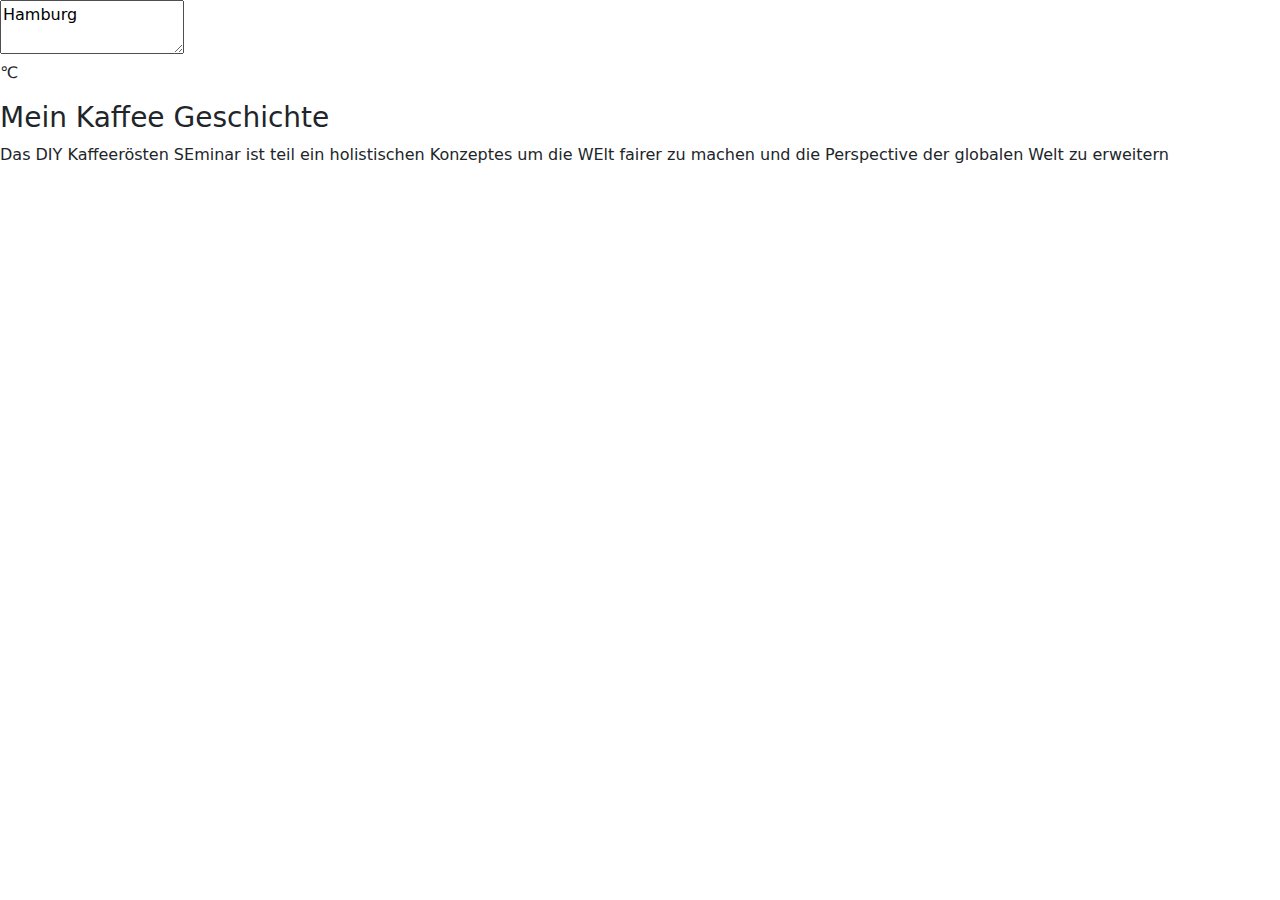
==== commit d1f08b40: "New about css file API problems not solved" ====
--- a/about.html
+++ b/about.html
@@ -13,18 +13,36 @@
 
 <body>
     
-    <select id="cityName">
-        <option value="">-- Choose a city --</option>
-        <option value="Hamburg">Hamburg</option>
-        <option value="Porto,Portugal">Porto</option>
-        <option value="Paris,France">Paris</option>
-    </select>
+    <section id="Hamburg">
+        <textarea value="Hamburg">Hamburg</textarea>
+       
+    </setion>
 
     <section id="info">
         <p><span id="currentTemperature"></span> &#x2103;</p>
         <p><span id="main"></span></p>
         <p><span id="description"></span></p>
     </section>
+
+
+
+<section class="profile">
+  <div>
+    <h3>Mein Kaffee Geschichte</h3>
+    <p>Das DIY Kaffeerösten SEminar ist teil ein holistischen Konzeptes um die WElt fairer zu machen und die Perspective der globalen Welt zu erweitern</p>
+  </div>
+  <img src="">
+  <div>
+
+
+  </div>
+
+
+
+</section>
+
+
+
     <script src="openweathermap.js"></script>
 </body>
 </html>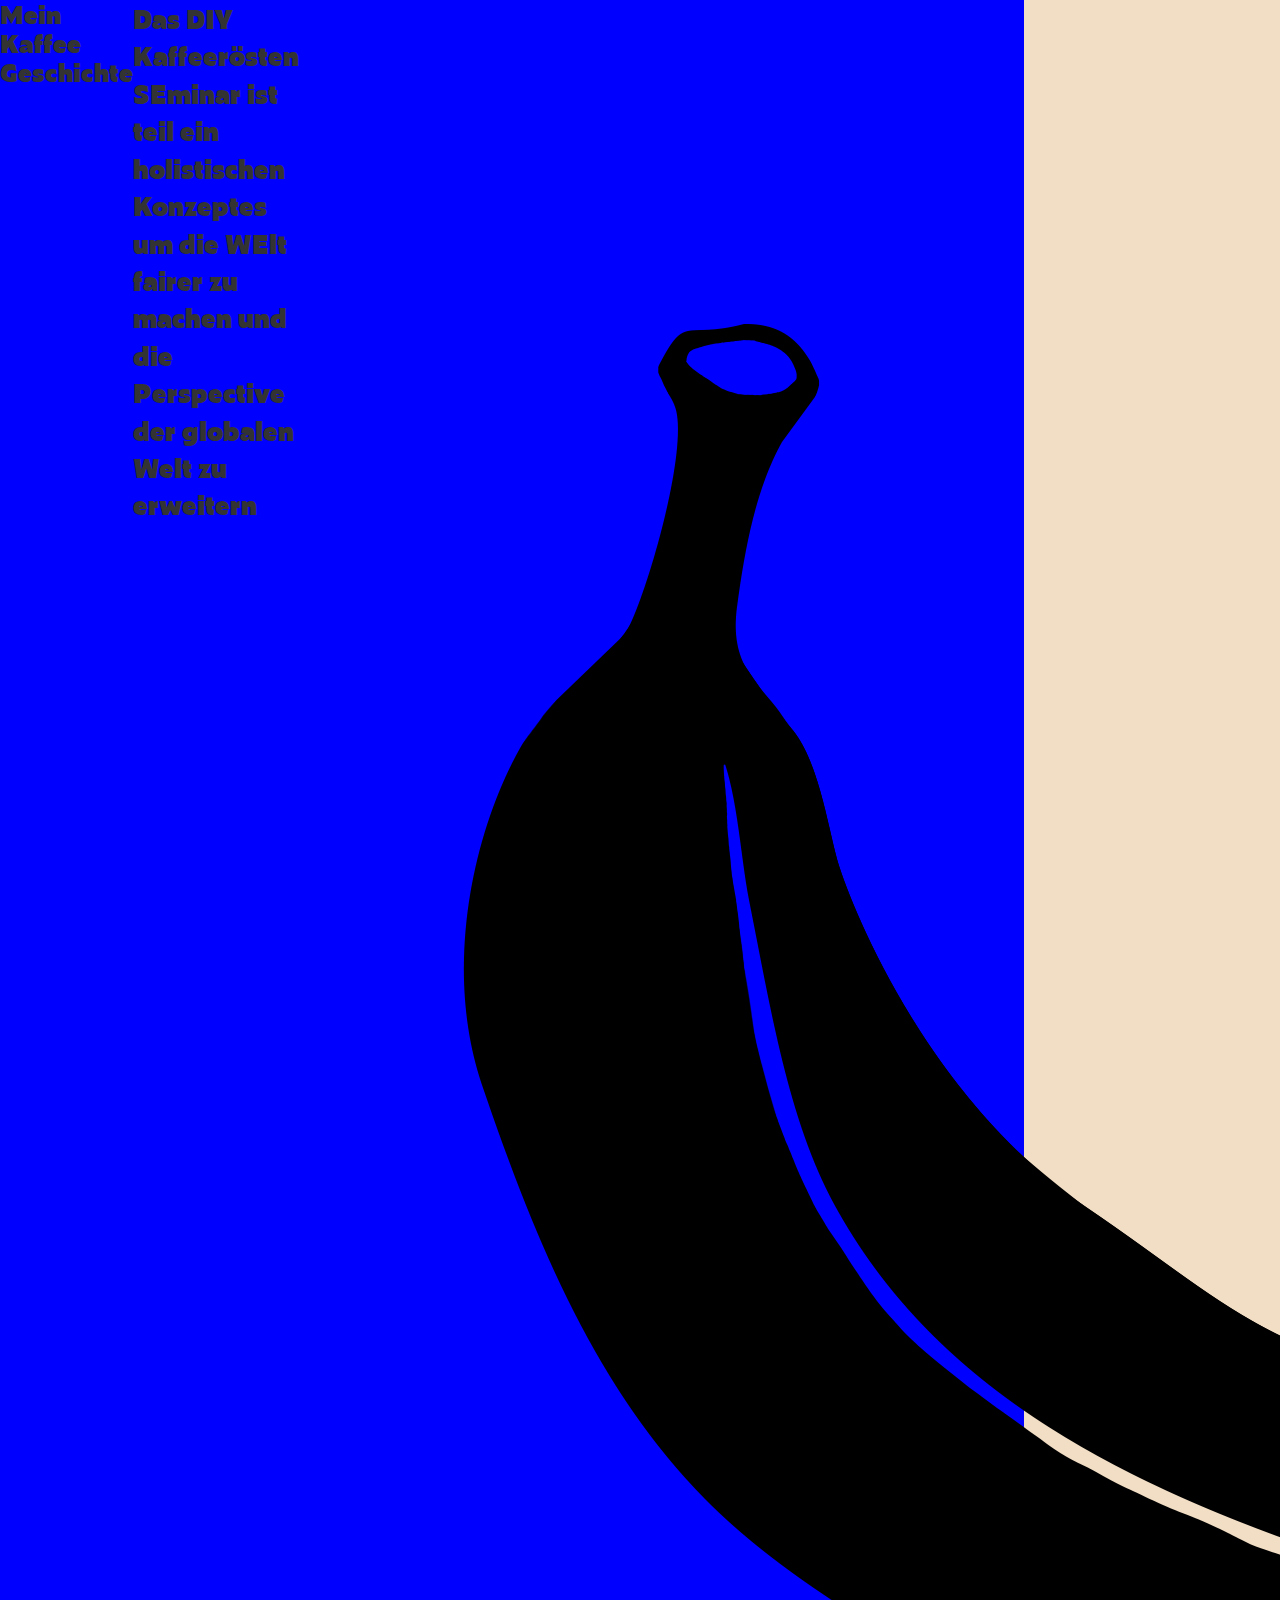
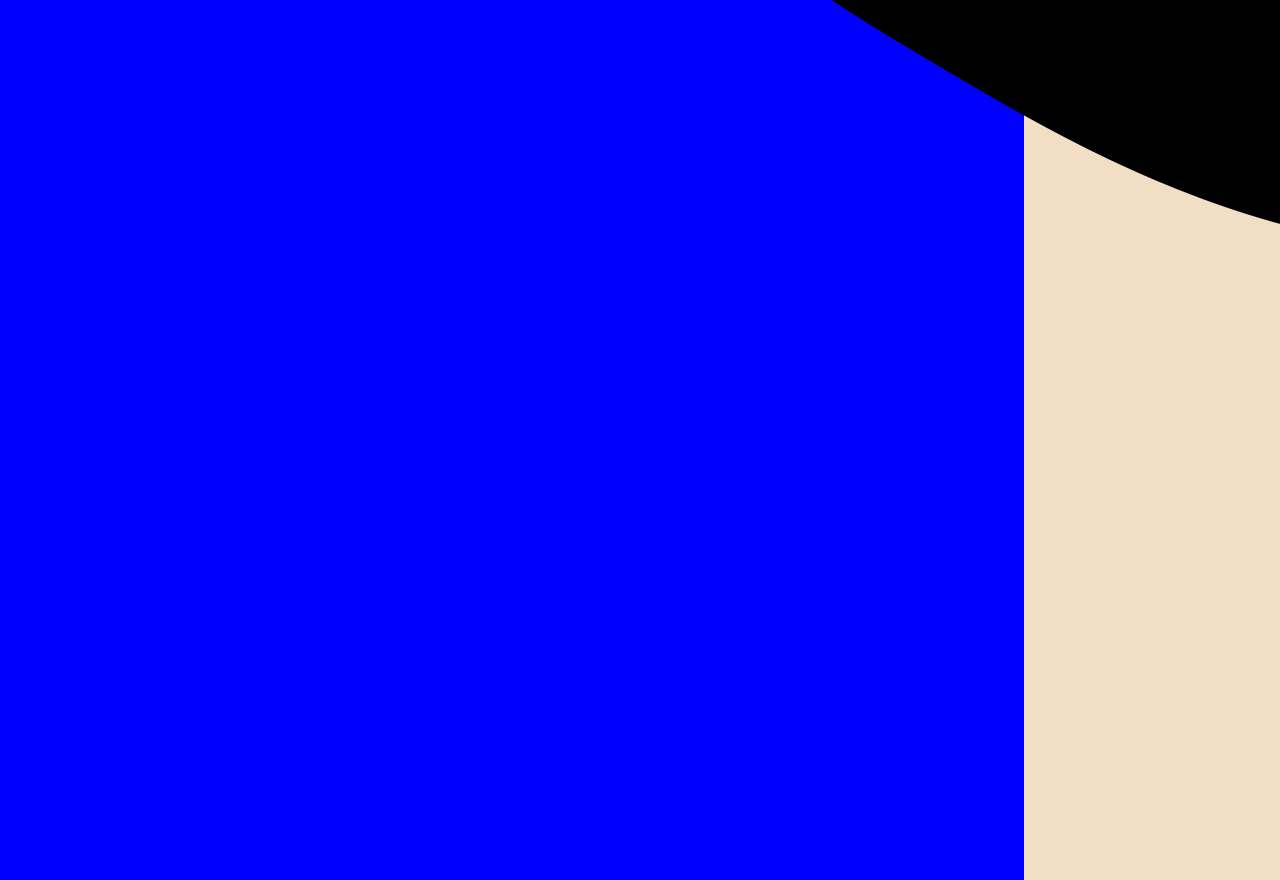
==== commit a905ba3d: "+accordion" ====
--- a/about.html
+++ b/about.html
@@ -3,42 +3,38 @@
 <head>
   <meta charset="UTF-8">
   <meta name="viewport" content="width=device-width, initial-scale=1.0">
-  <title>OpenWeatherMap</title>
+  <title>About us</title>
 </head>
     
   <link href="https://cdn.jsdelivr.net/npm/bootstrap@5.3.3/dist/css/bootstrap.min.css" rel="stylesheet" integrity="sha384-QWTKZyjpPEjISv5WaRU9OFeRpok6YctnYmDr5pNlyT2bRjXh0JMhjY6hW+ALEwIH" crossorigin="anonymous">
+  <link rel="stylesheet" href="root.css">
   <link rel="stylesheet" href="style.css">
+  <link rel="stylesheet" href="about.css">
 
 </head>
 
 <body>
     
-    <section id="Hamburg">
+    <!-- <section id="Hamburg">
         <textarea value="Hamburg">Hamburg</textarea>
        
-    </setion>
+    </section>
 
     <section id="info">
         <p><span id="currentTemperature"></span> &#x2103;</p>
         <p><span id="main"></span></p>
         <p><span id="description"></span></p>
     </section>
-
+ -->
 
 
 <section class="profile">
-  <div>
+  
     <h3>Mein Kaffee Geschichte</h3>
     <p>Das DIY Kaffeerösten SEminar ist teil ein holistischen Konzeptes um die WElt fairer zu machen und die Perspective der globalen Welt zu erweitern</p>
-  </div>
-  <img src="">
-  <div>
-
-
-  </div>
-
-
-
+  <img src="img/TF.Banane.png"  alt="Portrait des Kaffeerösters">
+  
+ 
 </section>
 
 
--- a/root.css
+++ b/root.css
@@ -0,0 +1,109 @@
+* {margin:0;
+}
+
+body {
+  background-color: #F2DEC4;
+  color: var(--prime-fn-clr);
+ 
+}
+
+@font-face {
+  font-family: 'ZeitungPro-Black-_1_';
+  src: url('ZeitungPro-Black-_1_.ttf') format('truetype');
+  font-style: normal; 
+
+}
+
+@font-face {
+  
+  font-family: 'Zeitung Pro Black Italic';
+  src: url('Zeitung Pro Black Italic.ttf') format('truetype');
+  font-style: italic; 
+}
+
+
+:root{
+  --main-bg-clr: #F2DEC4;
+  --snd-bg-clr: #f28a2e;
+  --thr-bg-cl: #f2d852;
+  --frth-bg-cl:#f22d1b;
+  --fth-bg-cl:  #47278c;
+  --sth-br-cl: #1d5959;
+  --svth-br-cl: #d91a83;
+  --ath-bg-cl: #04bfbf;
+  --prime-fn-clr:  #333;
+  --scn-fn-crl: white;
+  --frth-fn-clr:#BF8A6B;
+  --width-sz-wt: 200px;
+  --height-sz-ht: 200px;
+  --font-family: 'ZeitungPro-Black-_1_';
+  --bs-primary-text-emphasis: #1d5959;
+  --index: calc(1.5vw + 1.7vh);
+  --transition: cubic-bezier(.1, .7, 0, 1);
+  
+}
+
+.padding-ah { padding:4rem; }
+.padding-fb { padding-top:8%; }
+.padding-tb { padding: 1rem }
+
+.margin-ah { margin-top: 5rem; }
+.margin-or { margin-top: 14rem }
+.margin-lr {margin-left: 2%; margin-right: 2%;}
+
+h1 {
+  font-size: 6em;
+  font-family: var(--font-family);
+}
+
+h2  {
+  font-size: 2.2em;
+  font-family: var(--font-family);
+}
+
+h3  {
+  font-size: 1.5em;
+  font-family: var(--font-family);
+}
+
+h4  {
+  font-size: 1.5em;
+  font-family: var(--font-family);
+}
+
+p  { 
+  font-size: 1.56rem;
+  font-family: var(--font-family);
+}
+
+
+@media (max-width: 768px){
+
+
+h1 {
+  font-size: 2em;;
+  font-family: var(--font-family);
+}
+
+h2  {
+  font-size: 2.2em;
+  font-family: var(--font-family);
+}
+
+h3  {
+  font-size: 1.5em;
+  font-family: var(--font-family);
+}
+
+h4  {
+  font-size: 1.5em;
+  font-family: var(--font-family);
+}
+
+p  { 
+  font-size: 1.56rem;
+  font-family: var(--font-family);
+}
+
+
+}--- a/style.css
+++ b/style.css
@@ -41,7 +41,7 @@
   justify-self: flex-start;
 }
 
-main p {
+.main p {
   font-size: 1.2rem;
   text-align: start;
 }
@@ -62,18 +62,10 @@
   flex-direction: row;
   justify-content: space-evenly;
   align-items: center;
-  height: 10em;
   padding: 10px;
   }
 
-.section {
-  display: grid;
-  grid-template-columns: 40% 40%; 
-  grid-template-rows: 1fr;
-  justify-content: center;
-  gap: 3% ;
-  height: 65vh;
-}
+/* 
 
 .section_links{
     display: block;
@@ -113,7 +105,7 @@
   width: calc(100% - 2%);  /* Nimmt etwas Platz von der Breite */
   height: calc(100% - 2%); /* Nimmt etwas Platz von der H�he */
   border: none;
-}
+} */
 
 .weather {
   display: block;
--- a/about.css
+++ b/about.css
@@ -0,0 +1,18 @@
+.profile {
+display: flex;
+flex-direction: row;
+width: 80%;
+background-color: blue;
+
+}
+
+.profile > {
+    display: flex;
+    flex-direction: column;
+    width: 50rem;
+   
+}
+.profile:last-child {
+   max-width: 60%;
+   background-color: brown;
+}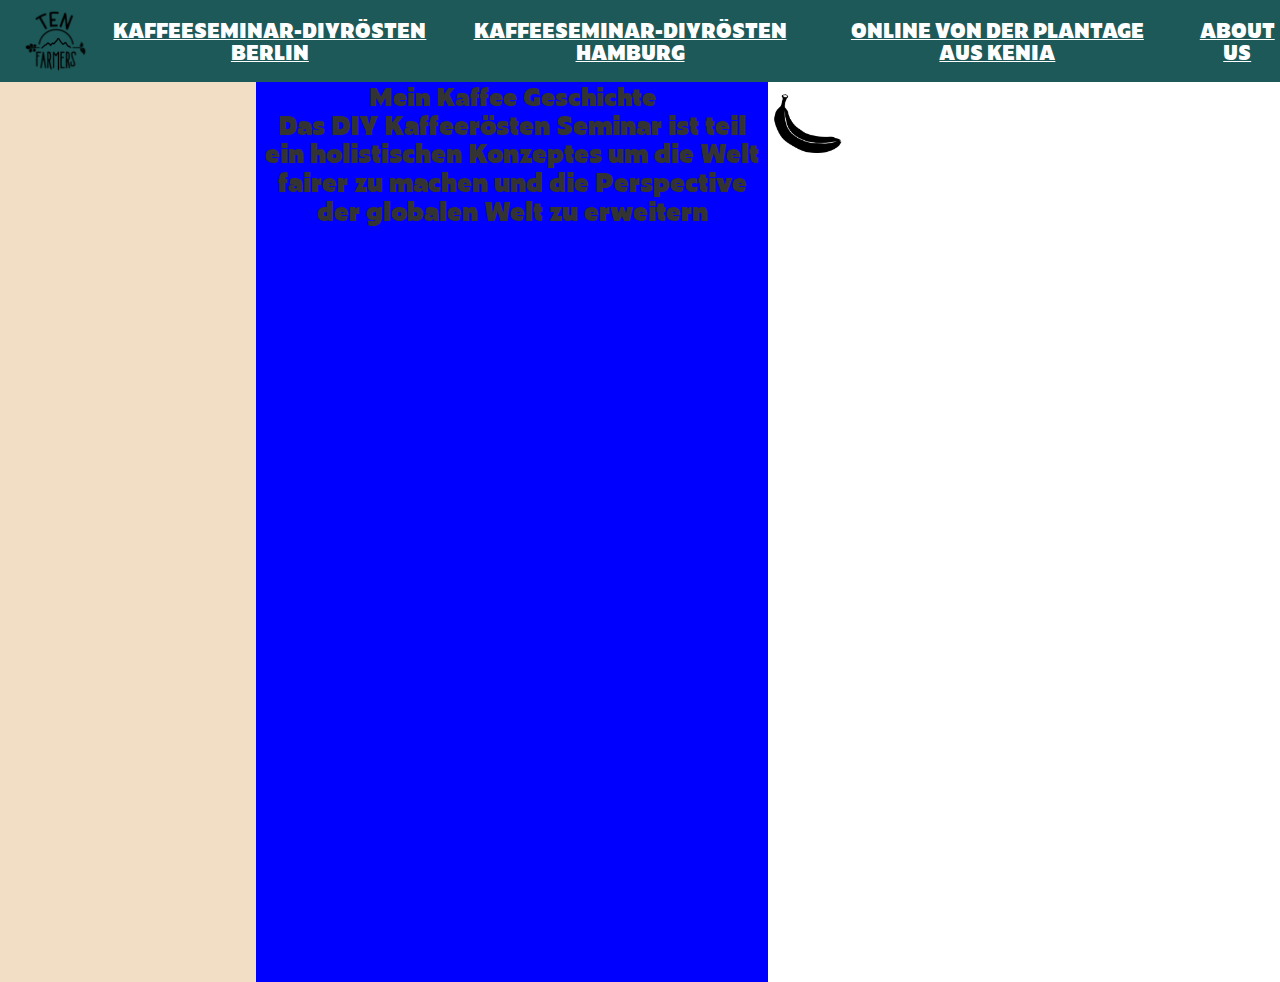
==== commit c66a5ec5: "aboutpage" ====
--- a/about.html
+++ b/about.html
@@ -4,41 +4,53 @@
   <meta charset="UTF-8">
   <meta name="viewport" content="width=device-width, initial-scale=1.0">
   <title>About us</title>
-</head>
-    
-  <link href="https://cdn.jsdelivr.net/npm/bootstrap@5.3.3/dist/css/bootstrap.min.css" rel="stylesheet" integrity="sha384-QWTKZyjpPEjISv5WaRU9OFeRpok6YctnYmDr5pNlyT2bRjXh0JMhjY6hW+ALEwIH" crossorigin="anonymous">
+
+  <link rel="stylesheet" href="normalise.css">
   <link rel="stylesheet" href="root.css">
   <link rel="stylesheet" href="style.css">
+  <link rel="stylesheet" href="hero.css">
+  <link rel="stylesheet" href="gallery.css">
+  <link rel="stylesheet" href="button.css"> 
+  <link rel="stylesheet" href="cards.css"> 
+  <link rel="stylesheet" href="accordion.css"> 
+  <link rel="stylesheet" href="forms.css">
   <link rel="stylesheet" href="about.css">
 
 </head>
 
 <body>
+  
+  <nav class="top-nav">
+  
+    <img class="logo" src="img/TenFarmersrezisedlogo.png">
+    <input id="menu-toggle" type="checkbox" />
+      <label class='menu-button-container' for="menu-toggle">
+        <div class='menu-button'></div>
+           </label>
+      
+    <ul class="menu">
+          <li><a href="berlin.html">KAFFEESEMINAR-DIYR&Ouml;STEN BERLIN</a></li>
+          <li><a href="hamburg.html">KAFFEESEMINAR-DIYR&Ouml;STEN HAMBURG</a></li>
+          <li><a href="/KAFFEESEMINARONLINEKAFFEEPLANTAGEKENIA.html">ONLINE VON DER PLANTAGE AUS KENIA</a></li>
+          <li><a href="#about.html">ABOUT US</a></li>
+          <!-- <li><a href="#KAFFEESEMINAR-DIYRÖSTEN">TEAMRÖSTEN</a></li> -->
+          
+     </ul>
+    </nav>
     
-    <!-- <section id="Hamburg">
-        <textarea value="Hamburg">Hamburg</textarea>
-       
-    </section>
-
-    <section id="info">
-        <p><span id="currentTemperature"></span> &#x2103;</p>
-        <p><span id="main"></span></p>
-        <p><span id="description"></span></p>
-    </section>
- -->
-
 
 <section class="profile">
-  
+  <div class="profile_text">
     <h3>Mein Kaffee Geschichte</h3>
-    <p>Das DIY Kaffeerösten SEminar ist teil ein holistischen Konzeptes um die WElt fairer zu machen und die Perspective der globalen Welt zu erweitern</p>
+    <p>Das DIY Kaffeerösten Seminar ist teil ein holistischen Konzeptes um die Welt fairer zu machen und die Perspective der globalen Welt zu erweitern</p>
+  </div>
+    <div class="profile_bild">
   <img src="img/TF.Banane.png"  alt="Portrait des Kaffeerösters">
-  
+</div>
  
 </section>
 
 
-
-    <script src="openweathermap.js"></script>
 </body>
+    
 </html>--- a/normalise.css
+++ b/normalise.css
@@ -0,0 +1,349 @@
+/*! normalize.css v8.0.1 | MIT License | github.com/necolas/normalize.css */
+
+/* Document
+   ========================================================================== */
+
+/**
+ * 1. Correct the line height in all browsers.
+ * 2. Prevent adjustments of font size after orientation changes in iOS.
+ */
+
+ html {
+  line-height: 1.15; /* 1 */
+  -webkit-text-size-adjust: 100%; /* 2 */
+}
+
+/* Sections
+   ========================================================================== */
+
+/**
+ * Remove the margin in all browsers.
+ */
+
+body {
+  margin: 0;
+}
+
+/**
+ * Render the `main` element consistently in IE.
+ */
+
+main {
+  display: block;
+}
+
+/**
+ * Correct the font size and margin on `h1` elements within `section` and
+ * `article` contexts in Chrome, Firefox, and Safari.
+ */
+
+h1 {
+  font-size: 2em;
+  margin: 0.67em 0;
+}
+
+/* Grouping content
+   ========================================================================== */
+
+/**
+ * 1. Add the correct box sizing in Firefox.
+ * 2. Show the overflow in Edge and IE.
+ */
+
+hr {
+  box-sizing: content-box; /* 1 */
+  height: 0; /* 1 */
+  overflow: visible; /* 2 */
+}
+
+/**
+ * 1. Correct the inheritance and scaling of font size in all browsers.
+ * 2. Correct the odd `em` font sizing in all browsers.
+ */
+
+pre {
+  font-family: monospace, monospace; /* 1 */
+  font-size: 1em; /* 2 */
+}
+
+/* Text-level semantics
+   ========================================================================== */
+
+/**
+ * Remove the gray background on active links in IE 10.
+ */
+
+a {
+  background-color: transparent;
+}
+
+/**
+ * 1. Remove the bottom border in Chrome 57-
+ * 2. Add the correct text decoration in Chrome, Edge, IE, Opera, and Safari.
+ */
+
+abbr[title] {
+  border-bottom: none; /* 1 */
+  text-decoration: underline; /* 2 */
+  text-decoration: underline dotted; /* 2 */
+}
+
+/**
+ * Add the correct font weight in Chrome, Edge, and Safari.
+ */
+
+b,
+strong {
+  font-weight: bolder;
+}
+
+/**
+ * 1. Correct the inheritance and scaling of font size in all browsers.
+ * 2. Correct the odd `em` font sizing in all browsers.
+ */
+
+code,
+kbd,
+samp {
+  font-family: monospace, monospace; /* 1 */
+  font-size: 1em; /* 2 */
+}
+
+/**
+ * Add the correct font size in all browsers.
+ */
+
+small {
+  font-size: 80%;
+}
+
+/**
+ * Prevent `sub` and `sup` elements from affecting the line height in
+ * all browsers.
+ */
+
+sub,
+sup {
+  font-size: 75%;
+  line-height: 0;
+  position: relative;
+  vertical-align: baseline;
+}
+
+sub {
+  bottom: -0.25em;
+}
+
+sup {
+  top: -0.5em;
+}
+
+/* Embedded content
+   ========================================================================== */
+
+/**
+ * Remove the border on images inside links in IE 10.
+ */
+
+img {
+  border-style: none;
+}
+
+/* Forms
+   ========================================================================== */
+
+/**
+ * 1. Change the font styles in all browsers.
+ * 2. Remove the margin in Firefox and Safari.
+ */
+
+button,
+input,
+optgroup,
+select,
+textarea {
+  font-family: inherit; /* 1 */
+  font-size: 100%; /* 1 */
+  line-height: 1.15; /* 1 */
+  margin: 0; /* 2 */
+}
+
+/**
+ * Show the overflow in IE.
+ * 1. Show the overflow in Edge.
+ */
+
+button,
+input { /* 1 */
+  overflow: visible;
+}
+
+/**
+ * Remove the inheritance of text transform in Edge, Firefox, and IE.
+ * 1. Remove the inheritance of text transform in Firefox.
+ */
+
+button,
+select { /* 1 */
+  text-transform: none;
+}
+
+/**
+ * Correct the inability to style clickable types in iOS and Safari.
+ */
+
+button,
+[type="button"],
+[type="reset"],
+[type="submit"] {
+  -webkit-appearance: button;
+}
+
+/**
+ * Remove the inner border and padding in Firefox.
+ */
+
+button::-moz-focus-inner,
+[type="button"]::-moz-focus-inner,
+[type="reset"]::-moz-focus-inner,
+[type="submit"]::-moz-focus-inner {
+  border-style: none;
+  padding: 0;
+}
+
+/**
+ * Restore the focus styles unset by the previous rule.
+ */
+
+button:-moz-focusring,
+[type="button"]:-moz-focusring,
+[type="reset"]:-moz-focusring,
+[type="submit"]:-moz-focusring {
+  outline: 1px dotted ButtonText;
+}
+
+/**
+ * Correct the padding in Firefox.
+ */
+
+fieldset {
+  padding: 0.35em 0.75em 0.625em;
+}
+
+/**
+ * 1. Correct the text wrapping in Edge and IE.
+ * 2. Correct the color inheritance from `fieldset` elements in IE.
+ * 3. Remove the padding so developers are not caught out when they zero out
+ *    `fieldset` elements in all browsers.
+ */
+
+legend {
+  box-sizing: border-box; /* 1 */
+  color: inherit; /* 2 */
+  display: table; /* 1 */
+  max-width: 100%; /* 1 */
+  padding: 0; /* 3 */
+  white-space: normal; /* 1 */
+}
+
+/**
+ * Add the correct vertical alignment in Chrome, Firefox, and Opera.
+ */
+
+progress {
+  vertical-align: baseline;
+}
+
+/**
+ * Remove the default vertical scrollbar in IE 10+.
+ */
+
+textarea {
+  overflow: auto;
+}
+
+/**
+ * 1. Add the correct box sizing in IE 10.
+ * 2. Remove the padding in IE 10.
+ */
+
+[type="checkbox"],
+[type="radio"] {
+  box-sizing: border-box; /* 1 */
+  padding: 0; /* 2 */
+}
+
+/**
+ * Correct the cursor style of increment and decrement buttons in Chrome.
+ */
+
+[type="number"]::-webkit-inner-spin-button,
+[type="number"]::-webkit-outer-spin-button {
+  height: auto;
+}
+
+/**
+ * 1. Correct the odd appearance in Chrome and Safari.
+ * 2. Correct the outline style in Safari.
+ */
+
+[type="search"] {
+  -webkit-appearance: textfield; /* 1 */
+  outline-offset: -2px; /* 2 */
+}
+
+/**
+ * Remove the inner padding in Chrome and Safari on macOS.
+ */
+
+[type="search"]::-webkit-search-decoration {
+  -webkit-appearance: none;
+}
+
+/**
+ * 1. Correct the inability to style clickable types in iOS and Safari.
+ * 2. Change font properties to `inherit` in Safari.
+ */
+
+::-webkit-file-upload-button {
+  -webkit-appearance: button; /* 1 */
+  font: inherit; /* 2 */
+}
+
+/* Interactive
+   ========================================================================== */
+
+/*
+ * Add the correct display in Edge, IE 10+, and Firefox.
+ */
+
+details {
+  display: block;
+}
+
+/*
+ * Add the correct display in all browsers.
+ */
+
+summary {
+  display: list-item;
+}
+
+/* Misc
+   ========================================================================== */
+
+/**
+ * Add the correct display in IE 10+.
+ */
+
+template {
+  display: none;
+}
+
+/**
+ * Add the correct display in IE 10.
+ */
+
+[hidden] {
+  display: none;
+}--- a/root.css
+++ b/root.css
@@ -43,6 +43,19 @@
   
 }
 
+.tf-bgcolorgreen {
+  background-color: var(--sth-br-cl);
+}
+
+.tf-colorwhite {
+  color: (--main-bg-clr);
+}
+
+.text-primary {
+  --bs-text-opacity: 1;
+  color: rgba(var(--sth-br-cl), var(--bs-text-opacity)) !important;
+}
+
 .padding-ah { padding:4rem; }
 .padding-fb { padding-top:8%; }
 .padding-tb { padding: 1rem }
@@ -77,6 +90,8 @@
 }
 
 
+#map { height: 280px; }
+
 @media (max-width: 768px){
 
 
@@ -105,5 +120,9 @@
   font-family: var(--font-family);
 }
 
+.ul {
+  list-style-type: none;
+}
+}
 
-}+
--- a/style.css
+++ b/style.css
@@ -1,4 +1,3 @@
-
 .main {
   display: flex;
   position: relative;
@@ -102,10 +101,19 @@
 }
 
 .section_rechts iframe {
-  width: calc(100% - 2%);  /* Nimmt etwas Platz von der Breite */
-  height: calc(100% - 2%); /* Nimmt etwas Platz von der H�he */
+  width: calc(100% - 2%);  
+  height: calc(100% - 2%); 
   border: none;
 } */
+
+
+.middle_underpage {
+  display: flex;
+  flex-direction: column;
+  width: 100%;
+  align-items: center;
+}
+
 
 .weather {
   display: block;
@@ -248,12 +256,12 @@
      object-fit: fill;
      }
 
-.footer {
+.kontakt {
   display: flex;
   flex-direction: row wrap;
   justify-content: space-around;
   align-items: center;
-  background-color: var(--sth-br-cl);
+  background-color: var(--snd-bg-clr);
   color: white;
   width: auto;
   height: 15rem;
@@ -339,6 +347,46 @@
   font-weight: bold;
 }
 
+
+.footer {
+  display: flex;
+  position: absolute;
+  flex-flow: row wrap;
+  justify-content: space-around;
+  align-items: center;
+  background-color: var(--sth-br-cl);
+  color: white;
+  width: 100%;
+  min-height: 30vh;
+  max-height: 80vh;
+  
+}
+
+.footer > * {
+  flex-grow: 1;
+  flex-basis: 15%;
+  justify-content: center;
+  max-width: 30%; /* Prevents the child from growing larger than 45% */
+  min-width: 20rem;
+  text-decoration: none;
+}
+
+svg {
+  width: 4rem;
+  height: 4rem;
+  background-color: white;
+}
+.footer__company {
+  text-align: center;
+}
+
+.footer__company ul {
+  list-style-type: none;
+}
+
+#Facebook_32 #Twitter_Circled_32 #linkedIn32_ #Instagram_32 {
+  color: white;
+}
   
 @media (max-width: 768px){
 
--- a/hero.css
+++ b/hero.css
@@ -0,0 +1,223 @@
+
+.top-nav {
+  display: flex;
+  flex-direction: row;
+  text-align: center;
+  align-items: center;
+  justify-content: space-between;
+  background-color: var(--sth-br-cl);
+  height: 50px;
+  width: 100vw;
+  padding: 1em;
+}
+
+.menu {
+  display: flex;
+  flex-direction: row;
+  list-style-type: none;
+  color: var(--scn-fn-crl);
+  width: 100%;
+  margin: 0;
+  padding: 0;
+}
+
+.menu > li {
+  margin: 0 1rem;
+  overflow: hidden;
+  flex-grow: 1;
+  font-size: 1.2em;
+}
+
+.menu a {
+  color: var(--scn-fn-crl);
+}
+
+.menu-button-container {
+  display: none;
+  height: 100%;
+  width: 30px;
+  cursor: pointer;
+  flex-direction: column;
+  justify-content: center;
+  align-items: center;
+}
+
+#menu-toggle {
+  display: none;
+}
+
+.menu-button,
+.menu-button::before,
+.menu-button::after {
+  display: block;
+  background-color: #fff;
+  position: absolute;
+  height: 4px;
+  width: 30px;
+  transition: transform 400ms cubic-bezier(0.23, 1, 0.32, 1);
+  border-radius: 2px;
+}
+
+.menu-button::before {
+  content: '';
+  margin-top: -8px;
+}
+
+.menu-button::after {
+  content: '';
+  margin-top: 8px;
+}
+
+#menu-toggle:checked + .menu-button-container .menu-button::before {
+  margin-top: 0px;
+  transform: rotate(405deg);
+}
+
+#menu-toggle:checked + .menu-button-container .menu-button {
+  background: rgba(255, 255, 255, 0);
+}
+
+#menu-toggle:checked + .menu-button-container .menu-button::after {
+  margin-top: 0px;
+  transform: rotate(-405deg);
+}
+
+.logo {
+    width: 80px;
+    height: auto;
+    margin: 0;
+    padding: 0;
+}
+
+.highlighted {
+  color: var(--sth-br-cl);
+}
+
+.white-background {
+  background-color: var(--main-bg-clr);
+  padding: 10px 10px;
+
+}
+
+.nav-pills .nav-link {
+  color: white;
+}
+
+.nav-pills .nav-link.active{
+  background-color: #1d5959;
+}
+
+li {
+  font-size: 1.2rem;
+  font-family: var(--font-family);
+  margin-bottom: 1%;
+}
+
+
+.hero {
+  display: flex;
+  position: relative;
+  width: 100vw;
+  height: 90vh;
+  justify-content: center;
+  align-items: center;
+  background-image: url(img/heroimagecoffeetasting24.png);
+  background-size: cover;
+  background-repeat: no-repeat;
+  background-position: -80%; 
+}
+
+
+
+.hero_headline {
+      display: flex;
+      position: absolute;
+      justify-content:center;
+      text-align: center;
+      width: 80vw; 
+      font-family: var(--font-family); 
+      color: var(--main-bg-clr);
+      background-color: var(--sth-br-cl);
+      padding: 1% 4%;
+      border-radius: 25px;
+      margin-top: -10%;
+        }
+  
+                                  
+                 
+
+.hero_Berlin {
+  background-image: url("img/BERLINFERNSEHTURMPANORAMA.png");
+  background-size: cover;
+  background-repeat: no-repeat;
+  background-position: 0 20%;
+  height: 700px;
+}
+
+    
+.hero_Hamburg {
+  background-image: url("img/HAMBURGPANORAMA.jpg");
+  background-size: cover;
+  background-repeat: no-repeat;
+  background-position: 0 20%;
+  height: 700px;
+}
+
+.hero_block-color {
+  background-color: var( --sth-br-cl);
+  opacity: 0.4;
+  z-index: -1;
+}
+
+.hero_block {
+  margin: 0 20rem; 
+  padding: 3rem 0;
+ 
+} 
+
+
+
+@media (max-width: 768px){
+    .menu-button-container {
+      display: flex;
+    }
+    .menu {
+      position: absolute;
+      top: 0;
+      margin-top: 50px;
+      left: 0;
+      flex-direction: column;
+      width: 100%;
+      justify-content: center;
+      align-items: center;
+    }
+    #menu-toggle ~ .menu li {
+      height: 0;
+      margin: 0;
+      padding: 0;
+      border: 0;
+      transition: height 400ms cubic-bezier(0.23, 1, 0.32, 1);
+    }
+    #menu-toggle:checked ~ .menu li {
+      border: 1px solid #333;
+      height: 2.5em;
+      padding: 0.5em;
+      transition: height 400ms cubic-bezier(0.23, 1, 0.32, 1);
+    }
+    .menu > li {
+      display: flex;
+      justify-content: center;
+      margin: 0;
+      padding: 0.5em 0;
+      width: 100%;
+      color: white;
+      background-color: #222;
+    }
+    .menu > li:not(:last-child) {
+      border-bottom:1px solid #333;
+    }
+
+    .hero_headline {
+      padding: 0.3em;
+    }
+  }
--- a/gallery.css
+++ b/gallery.css
@@ -0,0 +1,97 @@
+#modal {
+    position: fixed;
+    top: 0;
+    left: 0;
+    width: 100%;
+    height: 100%;
+    background-color: rgba(0,0,0,0.5);
+    /* display: flex; */
+    display: none;
+    justify-content: center;
+    align-items: center;
+}
+#modalContent {
+    background-color: white;
+    max-width: 600px;
+    position: relative;
+}
+
+#gallery {
+  display: flex;
+  max-width: 100vw;
+  height: 30rem;
+  justify-content: center;
+  margin: 10rem;
+}
+
+#gallery img {
+  max-width: 30%;
+  height: auto;
+  object-fit: cover;
+  cursor: pointer;
+  opacity: 0.5;
+}
+/* #gallery img {
+    max-width: 200px;
+    cursor: pointer;
+    opacity: 0.5;
+} */
+#gallery img:hover {
+    opacity: 1;
+    /* transform: scale(1.5); */
+}
+#bigImage {
+    max-width: 100%;
+    vertical-align: center;
+}
+#closeButton {
+    position: absolute;
+    top: -12px;
+    right: -12px;
+    background-color: rgb(12, 27, 112);
+    border: 3px solid #666;
+    font-family: 'ZeitungPro-Black-_1_';
+    width: 20px;
+    height: 20px;
+    text-align: center;
+    line-height: 22px;
+    border-radius: 50%;
+    box-shadow: 3px 3px 5px #000;
+    font-weight: bold;
+    cursor: pointer;
+    user-select: none;
+}
+#closeButton:hover {
+    background-color: #666;
+    color: white;
+}
+#closeButton:active {
+    box-shadow: none;
+    top: -9px;
+    right: -15px;
+}
+
+
+.mainpagegallerie {
+        display: flex;
+        max-width: 100vw;
+        height: 30rem;
+        justify-content: center;
+        margin: 10rem;
+      }
+      
+.mainpagegallerie img {
+        max-width: 30%;
+        height: auto;
+        object-fit: cover;
+        cursor: pointer;
+        transition: transform 0.3s ease;
+      }
+
+.mainpagegallerie img:hover {
+    transform: scale(1.5); /* Skaliert das Bild auf das 1,5-fache */
+    cursor: pointer;
+}
+
+
+
--- a/button.css
+++ b/button.css
@@ -0,0 +1,69 @@
+.evbtn {
+    background-color: var(--sth-br-cl);
+}
+
+
+.button1,
+.button2 {
+  display: flex;
+  flex-direction: column;
+  justify-content: center;
+  align-items: center;
+    font-size: 1.5rem;
+    font-family: 'Zeitung Pro Black Italic';
+    background-color: #275459;
+    text-align: center;
+    color: #fff;
+    border-radius: 15px;
+    padding: 20px;
+    margin-top: 4rem;
+    margin-block-end: 4rem;
+    margin-left: 12rem;
+    margin-right: 12rem;
+    width: 300px;
+  }
+
+
+.button1:hover, 
+.button2:hover {
+  cursor: pointer;
+}
+
+.button1:hover .stretch-out,
+.button2:hover .stretch-out{
+  animation: stretchOut 0.6s forwards;
+}
+@keyframes stretchOut {
+  45% {
+    transform: scale(1.5, 0.7);
+    border-radius: 15px;
+  }
+  50% {
+    transform: scale(0.5, 1.3);
+  }
+  55% {
+    transform: scale(1.3, 0.8);
+  }
+  60% {
+    transform: scale(1, 1.2);
+  }
+  65% {
+    transform: scale(1.1, 0.9);
+  }
+  70% {
+    transform: scale(1, 1);
+  }
+  75% {
+    transform: scale(1.1, 1);
+  }
+  100% {
+    transform: scale(1, 1);
+  }
+}
+
+.bookingbutton {
+  display: block;
+  width: 80%;
+  height: 10rem;
+  margin: 0 30%;
+}
--- a/cards.css
+++ b/cards.css
@@ -0,0 +1,66 @@
+
+.cards {
+    display: flex;
+    flex-grow: 1;
+    flex-basis: 35%;
+    flex-direction: row;
+    justify-content: space-evenly;
+    row-gap: 2em;
+    /* background-color: whitesmoke; */
+    width: 100;
+    height: 50%;
+    margin: 4%;
+}
+
+.cards_berlin,
+.cards_hamburg,
+.cards_nairobi {
+    display: flex;
+    max-width: 60%;
+    height: 30rem;
+    flex-direction: column;
+    align-items: center;
+    text-align: center;
+    justify-content: center;
+    margin: 2rem;
+    padding: 3%;  
+}
+
+/* .cards_berlin,
+.cards_hamburg,
+.cards_nairobi:hover {
+    width: 80%;
+    height: auto;
+} */
+
+.cards_berlin h4,
+.cards_hamburg h4,
+.cards_nairobi h4 {
+    background-color: var(--scn-fn-crl);
+    color: var(--sth-br-cl);
+    padding: 0.5rem;
+    cursor: pointer;
+} 
+
+.cards_berlin a,
+.cards_hamburg a,
+.cards_nairobi a {
+    color: var(--snd-br-crl);
+    text-decoration: none;
+}
+
+
+
+.cards_berlin {
+    background-image: url(img/StadtbilderBerlin.jpg);
+    max-width: fit-content;
+}
+
+.cards_hamburg {
+    background-image: url("img/StadtbildHamburg.jpg");
+    max-width: 100%;
+}
+
+.cards_nairobi {
+    background-image: url("img/StadtbildNairobi.png");
+}--- a/accordion.css
+++ b/accordion.css
@@ -0,0 +1,38 @@
+
+#accordion {
+    display: flex;
+    position: relative;
+    flex-direction: column;
+    align-items: center;
+    justify-content: center;
+    text-align: center;
+    align-content: center;
+    left: 30%;
+    width: 40%;
+    background-color: var(--sth-br-cl);
+    /* margin: 0 20rem; */
+    cursor: pointer;
+  }
+#accordion > h4 {
+    
+    background-color: var(--sth-br-cl);
+    min-width: 25rem;
+    max-width: 25rm;
+    border-bottom: white;
+    padding: 10px 20px;
+    margin: 0;
+    cursor: pointer;
+    color: white;
+  }
+  
+  #accordion > section {
+    display: none;  /* Alle Abschnitte sind standardmäßig versteckt */
+  }
+  
+  #accordion > section.open {
+    display: flex;  /* Die geöffnete Section wird angezeigt */
+  }
+  
+  #accordion > section:nth-of-type(n+2) {
+    display: none;
+  }--- a/forms.css
+++ b/forms.css
@@ -0,0 +1,10 @@
+
+.labeltf {
+    display: block;
+    border: dotted;
+    border-color: var(--snd-bg-clr);
+    margin: 2rem;
+    padding: 1rem;
+    width: 30rem;
+    font-family: 'ZeitungPro-Black-_1_';
+  }--- a/about.css
+++ b/about.css
@@ -1,18 +1,26 @@
 .profile {
 display: flex;
 flex-direction: row;
-width: 80%;
+width: 100%;
+height: 100vh;
 background-color: blue;
-
+margin-left: 20%;
+margin-right: 20%;
 }
 
-.profile > {
+.profile_text {
     display: flex;
     flex-direction: column;
+    align-items: center;
+    text-align: center;
     width: 50rem;
    
 }
-.profile:last-child {
+.profile_bild {
    max-width: 60%;
-   background-color: brown;
+   background-color: var(--scn-fn-crl);
+}
+
+.profile_bild img {
+    max-width: 10%;
 }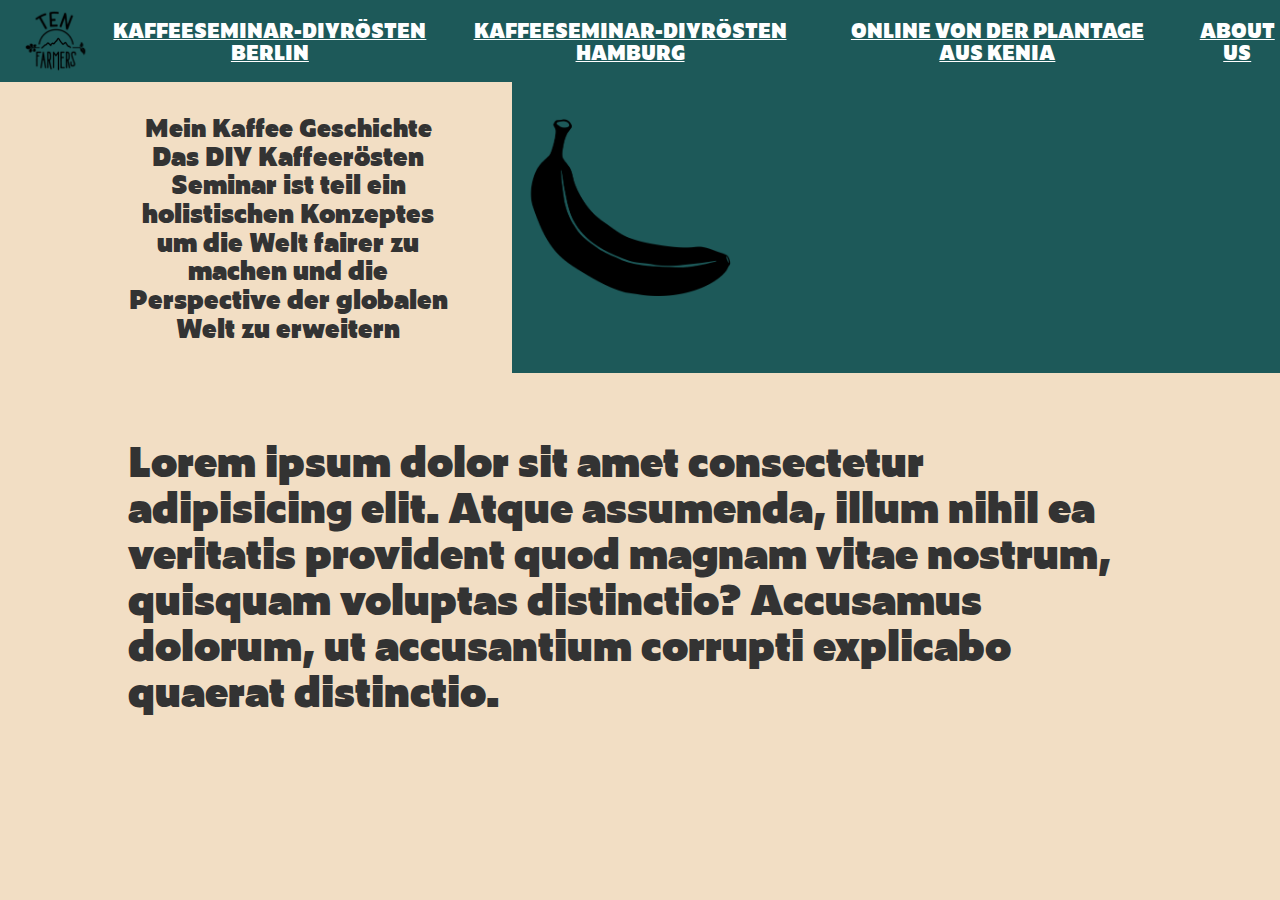
==== commit 384a062a: "about us adjustments" ====
--- a/about.html
+++ b/about.html
@@ -7,7 +7,7 @@
 
   <link rel="stylesheet" href="normalise.css">
   <link rel="stylesheet" href="root.css">
-  <link rel="stylesheet" href="style.css">
+ 
   <link rel="stylesheet" href="hero.css">
   <link rel="stylesheet" href="gallery.css">
   <link rel="stylesheet" href="button.css"> 
@@ -15,6 +15,7 @@
   <link rel="stylesheet" href="accordion.css"> 
   <link rel="stylesheet" href="forms.css">
   <link rel="stylesheet" href="about.css">
+  <link rel="stylesheet" href="style.css">
 
 </head>
 
@@ -50,6 +51,9 @@
  
 </section>
 
+<main class="textaboutus">
+  Lorem ipsum dolor sit amet consectetur adipisicing elit. Atque assumenda, illum nihil ea veritatis provident quod magnam vitae nostrum, quisquam voluptas distinctio? Accusamus dolorum, ut accusantium corrupti explicabo quaerat distinctio.
+</main>
 
 </body>
     
--- a/about.css
+++ b/about.css
@@ -2,25 +2,38 @@
 display: flex;
 flex-direction: row;
 width: 100%;
-height: 100vh;
-background-color: blue;
-margin-left: 20%;
-margin-right: 20%;
+background-image: url(img/TF_Dorf.png);
 }
 
 .profile_text {
     display: flex;
+    flex-basis: 1;
+    flex-grow: 45%;
     flex-direction: column;
     align-items: center;
     text-align: center;
+    justify-content: center;
     width: 50rem;
+    padding-left: 10%;
+    padding-right: 5%;
    
 }
 .profile_bild {
+   flex-basis: 1;
+   flex-grow: 45%;
    max-width: 60%;
-   background-color: var(--scn-fn-crl);
+   background-color: var(--sth-br-cl);
 }
 
 .profile_bild img {
-    max-width: 10%;
+    max-width: 30%;
+}
+
+.textaboutus {
+    display: block;
+    font-family: 'ZeitungPro-Black-_1_';
+    font-size: 2.5rem;
+    padding-left: 10%;
+    padding-right: 10%;
+    padding-top: 5%;
 }